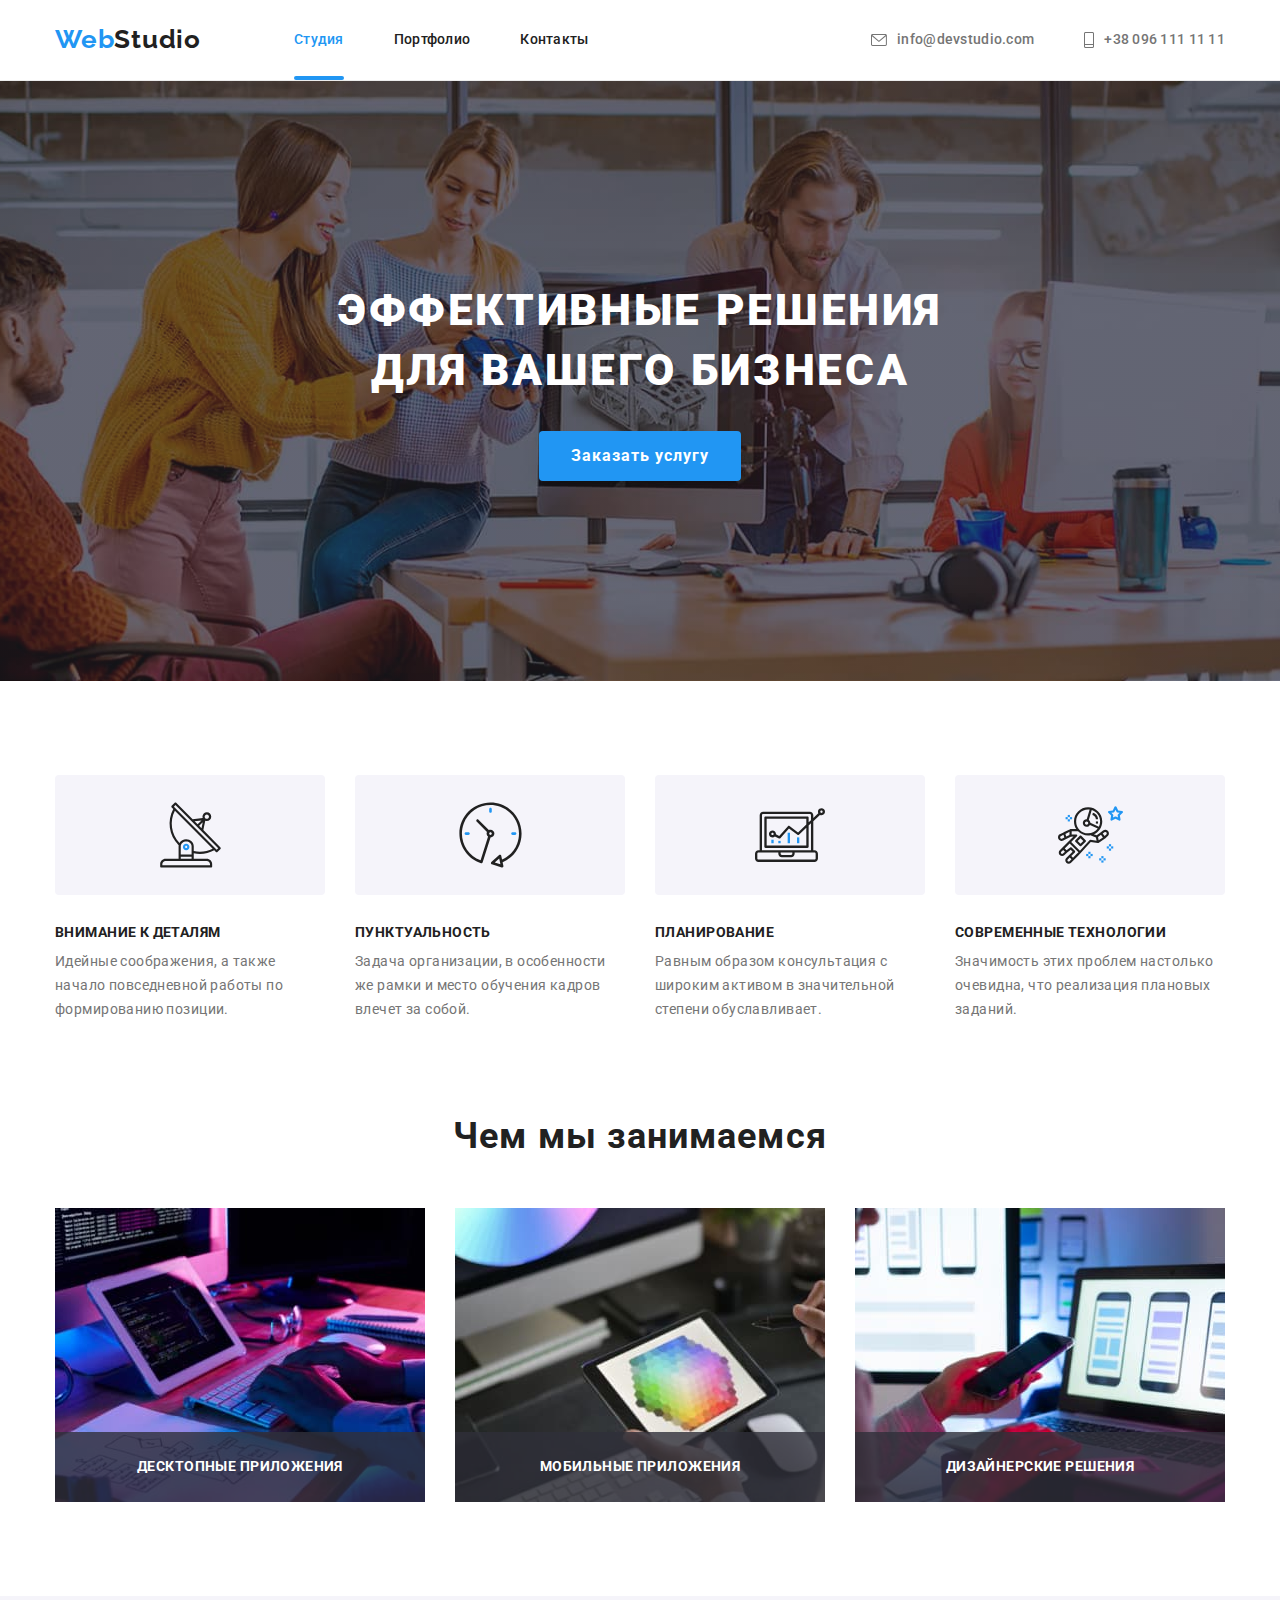
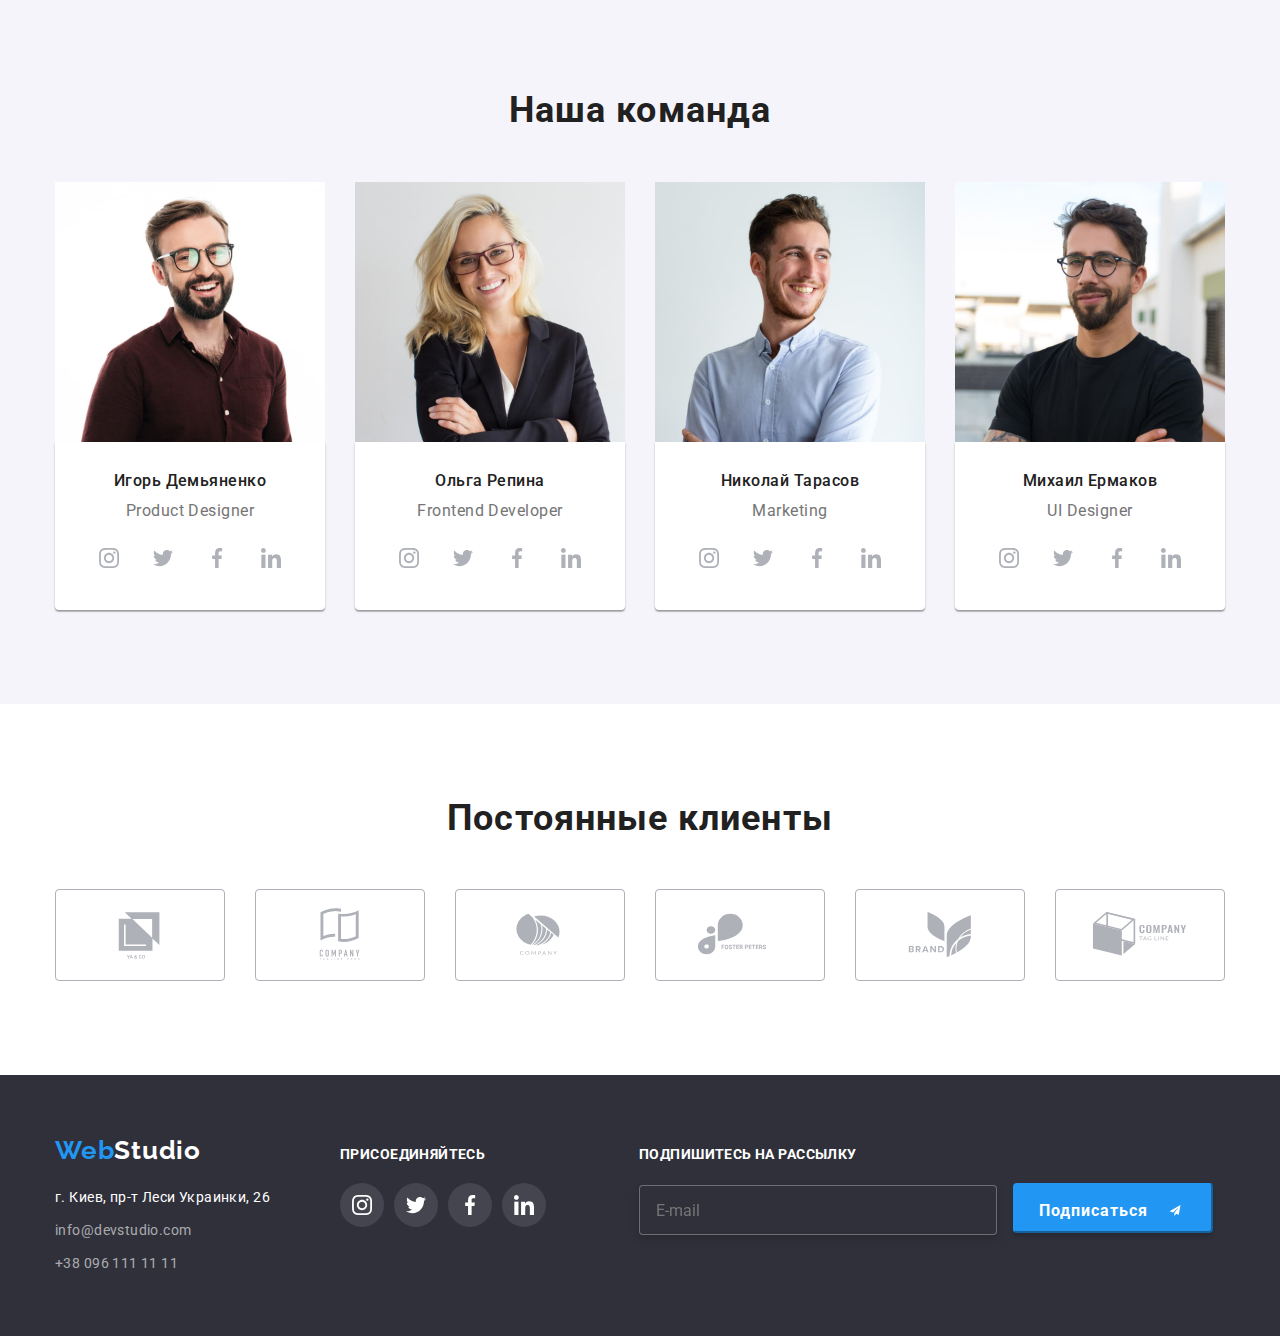
==== index.html @ a5cb0e7a "добавила секцию в футер" ====
<!DOCTYPE html>
<html lang="ru">
  <head>
    <meta charset="UTF-8" />
    <meta http-equiv="X-UA-Compatible" content="IE=edge" />
    <meta name="viewport" content="width=device-width, initial-scale=1.0" />
    <title>Студия</title>
    <link rel="preconnect" href="https://fonts.googleapis.com" />
    <link rel="preconnect" href="https://fonts.gstatic.com" crossorigin />
    <link
      href="https://fonts.googleapis.com/css2?family=Raleway:wght@700&family=Roboto:wght@400;500;700;900&display=swap"
      rel="stylesheet"
    />
    <link
      rel="stylesheet"
      href="https://cdnjs.cloudflare.com/ajax/libs/modern-normalize/1.1.0/modern-normalize.min.css"
    />
    <link rel="stylesheet" href="./css/styles.css" />
  </head>
  <body>
    <!-- Header-->
    <header class="page-header">
      <div class="container nav-flex">
        <nav class="navigation">
          <a class="link logo" href="/">Web<span class="accent">Studio</span></a>
          <ul class="menu list">
            <li class="item">
              <div class="menu-link-wrapper">
                <a class="menu-link link studio-link link-position-studio" href="#">Студия</a>
              </div>
            </li>
            <li class="item">
              <div class="menu-link-wrapper">
                <a class="menu-link link link-position" href="./portfolio.html">Портфолио</a>
              </div>
            </li>
            <li class="item">
              <div class="menu-link-wrapper">
                <a class="menu-link link link-position" href="#">Контакты</a>
              </div>
            </li>
          </ul>
        </nav>
        <ul class="list nav-contact">
          <li class="item">
            <a class="nav-mail hover-nav link" href="mailto:info@devstudio.com">
              <svg class="nav-icons" width="16" height="12">
                <use href="./images/icons.svg#icon-mail"></use>
              </svg>
              info@devstudio.com</a
            >
          </li>
          <li class="item">
            <a class="nav-phone hover-nav link" href="tel:+380961111111">
              <svg class="nav-icons" width="10" height="16">
                <use href="./images/icons.svg#icon-tel"></use>
              </svg>
              +38 096 111 11 11</a
            >
          </li>
        </ul>
      </div>
    </header>

    <main>
      <!--Hero-->

      <section class="hero">
        <div class="container">
          <h1 class="hero-title">Эффективные решения для вашего бизнеса</h1>
          <button data-modal-open class="hero-btn link" type="button">Заказать услугу</button>
        </div>
      </section>

      <!--ABOUT-->
      <section class="about section">
        <div class="container">
          <ul class="list about-flex">
            <li class="about-list item">
              <div class="about-list-icons">
                <svg class="about-list-icons-pic" width="65" height="70">
                  <use href="./images/icons.svg#icon-antenna-1"></use>
                </svg>
              </div>
              <h3 class="about-title">Внимание к деталям</h3>
              <p class="about-description">
                Идейные соображения, а также начало повседневной работы по формированию позиции.
              </p>
            </li>
            <li class="about-list item">
              <div class="about-list-icons">
                <svg class="about-list-icons-pic" width="65" height="70">
                  <use href="./images/icons.svg#icon-clock-1"></use>
                </svg>
              </div>
              <h3 class="about-title">Пунктуальность</h3>
              <p class="about-description">
                Задача организации, в особенности же рамки и место обучения кадров влечет за собой.
              </p>
            </li>
            <li class="about-list item">
              <div class="about-list-icons">
                <svg class="about-list-icons-pic" width="70" height="70">
                  <use href="./images/icons.svg#icon-diagram-1"></use>
                </svg>
              </div>
              <h3 class="about-title">Планирование</h3>
              <p class="about-description">
                Равным образом консультация с широким активом в значительной степени обуславливает.
              </p>
            </li>
            <li class="about-list item">
              <div class="about-list-icons">
                <svg class="about-list-icons-pic" width="65" height="70">
                  <use href="./images/icons.svg#icon-astronaut-1"></use>
                </svg>
              </div>
              <h3 class="about-title">Современные технологии</h3>
              <p class="about-description">
                Значимость этих проблем настолько очевидна, что реализация плановых заданий.
              </p>
            </li>
          </ul>
        </div>

        <!--Наши работы-->
      </section>
      <!--Examples-->
      <section class="examples section">
        <div class="container">
          <h2 class="common-headings">Чем мы занимаемся</h2>
          <ul class="list example-flex">
            <li class="item">
              <div class="img-wrapper">
                <img class="examples-img" src="./images/develop.jpg" alt="разработка" width="370" />
                <div class="content-container">
                  <p class="img-description">Десктопные приложения</p>
                </div>
              </div>
            </li>
            <li class="item">
              <div class="img-wrapper">
                <img class="examples-img" src="./images/consult.jpg" alt="консалт" width="370" />
                <div class="content-container">
                  <p class="img-description">Мобильные приложения</p>
                </div>
              </div>
            </li>

            <li class="item">
              <div class="img-wrapper">
                <img class="examples-img" src="./images/help.jpg" alt="помощь" width="370" />
                <div class="content-container">
                  <p class="img-description">Дизайнерские решения</p>
                </div>
              </div>
            </li>
          </ul>
        </div>
      </section>

      <!--Наша команда-->
      <section class="team section">
        <div class="container">
          <h2 class="common-headings">Наша команда</h2>
          <ul class="list team-flex">
            <li class="item">
              <img class="team-img" src="./images/pr1.jpg" alt="Игорь Демьяненко" width="270" />
              <div class="pic-discription">
                <h3 class="team-title">Игорь Демьяненко</h3>
                <p class="subtitle">Product Designer</p>
                <ul class="social-list list">
                  <li class="social-list-item">
                    <a href="" class="social-list-link">
                      <svg class="social-list-icon" width="20" height="20">
                        <use href="./images/icons.svg#icon-instagram-2"></use>
                      </svg>
                    </a>
                  </li>
                  <li class="social-list-item">
                    <a href="" class="social-list-link">
                      <svg class="social-list-icon" width="20" height="20">
                        <use href="./images/icons.svg#icon-twitter-1"></use>
                      </svg>
                    </a>
                  </li>
                  <li class="social-list-item">
                    <a href="" class="social-list-link">
                      <svg class="social-list-icon" width="20" height="20">
                        <use HREF="./images/icons.svg#icon-facebook-1"></use>
                      </svg>
                    </a>
                  </li>
                  <li class="social-list-item">
                    <a href="" class="social-list-link">
                      <svg class="social-list-icon" width="20" height="20">
                        <use href="./images/icons.svg#icon-linkedin-1"></use>
                      </svg>
                    </a>
                  </li>
                </ul>
              </div>
            </li>

            <li class="item">
              <img class="team-img" src="./images/pr2.jpg" alt="Ольга Репина" width="270" />
              <div class="pic-discription">
                <h3 class="team-title">Ольга Репина</h3>
                <p class="subtitle">Frontend Developer</p>
                <ul class="social-list list">
                  <li class="social-list-item">
                    <a href="" class="social-list-link">
                      <svg class="social-list-icon" width="20" height="20">
                        <use href="./images/icons.svg#icon-instagram-2"></use>
                      </svg>
                    </a>
                  </li>
                  <li class="social-list-item">
                    <a href="" class="social-list-link">
                      <svg class="social-list-icon" width="20" height="20">
                        <use href="./images/icons.svg#icon-twitter-1"></use>
                      </svg>
                    </a>
                  </li>
                  <li class="social-list-item">
                    <a href="" class="social-list-link">
                      <svg class="social-list-icon" width="20" height="20">
                        <use HREF="./images/icons.svg#icon-facebook-1"></use>
                      </svg>
                    </a>
                  </li>
                  <li class="social-list-item">
                    <a href="" class="social-list-link">
                      <svg class="social-list-icon" width="20" height="20">
                        <use href="./images/icons.svg#icon-linkedin-1"></use>
                      </svg>
                    </a>
                  </li>
                </ul>
              </div>
            </li>

            <li class="item">
              <img class="team-img" src="./images/pr3.jpg" alt="Николай Тарасов" width="270" />
              <div class="pic-discription">
                <h3 class="team-title">Николай Тарасов</h3>
                <p class="subtitle">Marketing</p>
                <ul class="social-list list">
                  <li class="social-list-item">
                    <a href="" class="social-list-link">
                      <svg class="social-list-icon" width="20" height="20">
                        <use href="./images/icons.svg#icon-instagram-2"></use>
                      </svg>
                    </a>
                  </li>
                  <li class="social-list-item">
                    <a href="" class="social-list-link">
                      <svg class="social-list-icon" width="20" height="20">
                        <use href="./images/icons.svg#icon-twitter-1"></use>
                      </svg>
                    </a>
                  </li>
                  <li class="social-list-item">
                    <a href="" class="social-list-link">
                      <svg class="social-list-icon" width="20" height="20">
                        <use HREF="./images/icons.svg#icon-facebook-1"></use>
                      </svg>
                    </a>
                  </li>
                  <li class="social-list-item">
                    <a href="" class="social-list-link">
                      <svg class="social-list-icon" width="20" height="20">
                        <use href="./images/icons.svg#icon-linkedin-1"></use>
                      </svg>
                    </a>
                  </li>
                </ul>
              </div>
            </li>

            <li class="item">
              <img class="team-img" src="./images/pr4.jpg" alt="Михаил Ермаков" width="270" />
              <div class="pic-discription">
                <h3 class="team-title">Михаил Ермаков</h3>
                <p class="subtitle">UI Designer</p>
                <ul class="social-list list">
                  <li class="social-list-item">
                    <a href="" class="social-list-link">
                      <svg class="social-list-icon" width="20" height="20">
                        <use href="./images/icons.svg#icon-instagram-2"></use>
                      </svg>
                    </a>
                  </li>
                  <li class="social-list-item">
                    <a href="" class="social-list-link">
                      <svg class="social-list-icon" width="20" height="20">
                        <use href="./images/icons.svg#icon-twitter-1"></use>
                      </svg>
                    </a>
                  </li>
                  <li class="social-list-item">
                    <a href="" class="social-list-link">
                      <svg class="social-list-icon" width="20" height="20">
                        <use HREF="./images/icons.svg#icon-facebook-1"></use>
                      </svg>
                    </a>
                  </li>
                  <li class="social-list-item">
                    <a href="" class="social-list-link">
                      <svg class="social-list-icon" width="20" height="20">
                        <use href="./images/icons.svg#icon-linkedin-1"></use>
                      </svg>
                    </a>
                  </li>
                </ul>
              </div>
            </li>
          </ul>
        </div>
      </section>
      <!--Our clients-->
      <section class="our-clients section">
        <div class="container">
          <h2 class="common-headings">Постоянные клиенты</h2>
          <ul class="list our-clients-flex">
            <li class="logo retangle">
              <a class="link our-clients-logo" href="#">
                <svg class="retangle-logo" width="106" height="60">
                  <use href="./images/icons.svg#icon-logo-1"></use>
                </svg>
              </a>
            </li>

            <li class="logo retangle">
              <a class="link our-clients-logo" href="#">
                <svg class="retangle-logo" width="106" height="60">
                  <use href="./images/icons.svg#icon-logo-2"></use>
                </svg>
              </a>
            </li>

            <li class="logo retangle">
              <a class="link our-clients-logo" href="#">
                <svg class="retangle-logo" width="106" height="60">
                  <use href="./images/icons.svg#icon-logo-3"></use>
                </svg>
              </a>
            </li>

            <li class="logo retangle">
              <a class="link our-clients-logo" href="#">
                <svg class="retangle-logo" width="106" height="60">
                  <use href="./images/icons.svg#icon-logo-4"></use>
                </svg>
              </a>
            </li>

            <li class="logo retangle">
              <a class="link our-clients-logo" href="#">
                <svg class="retangle-logo" width="106" height="60">
                  <use href="./images/icons.svg#icon-logo-5"></use>
                </svg>
              </a>
            </li>

            <li class="logo retangle">
              <a class="link our-clients-logo" href="#">
                <svg class="retangle-logo" width="106" height="60">
                  <use href="./images/icons.svg#icon-logo-6"></use>
                </svg>
              </a>
            </li>
          </ul>
        </div>
      </section>
    </main>
    <!--footer-->
    <footer class="footer">
      <div class="container footer-flex">
        <div>
          <a class="link logo footer-logo" href="/">Web<span class="accent">Studio</span></a>

          <address class="footer-description">
            <ul class="list">
              <li class="footer-addres footer-list">
                <a
                  class="link"
                  href="https://goo.gl/maps/AEWfvyEyKeQvCUJA9"
                  target="_blank"
                  rel="noopener noreferrer"
                  >г. Киев, пр-т Леси Украинки, 26</a
                >
              </li>
              <li class="footer-list">
                <a class="footer-mail link-active link" href="mailto:info@devstudio.com"
                  >info@devstudio.com</a
                >
              </li>
              <li class="footer-list">
                <a class="footer-phone link-active link" href="tel:+380961111111"
                  >+38 096 111 11 11</a
                >
              </li>
            </ul>
          </address>
        </div>
        <div class="join-section">
          <h3 class="join-title">присоединяйтесь</h3>
          <ul class="social-list-footer list">
            <li class="social-list-item-footer">
              <a href="" class="social-list-link-footer">
                <svg class="social-list-icon-footer" width="20" height="20">
                  <use href="./images/icons.svg#icon-instagram-2"></use>
                </svg>
              </a>
            </li>
            <li class="social-list-item-footer">
              <a href="" class="social-list-link-footer">
                <svg class="social-list-icon-footer" width="20" height="20">
                  <use href="./images/icons.svg#icon-twitter-1"></use>
                </svg>
              </a>
            </li>
            <li class="social-list-item-footer">
              <a href="" class="social-list-link-footer">
                <svg class="social-list-icon-footer" width="20" height="20">
                  <use HREF="./images/icons.svg#icon-facebook-1"></use>
                </svg>
              </a>
            </li>
            <li class="social-list-item-footer">
              <a href="" class="social-list-link-footer">
                <svg class="social-list-icon-footer" width="20" height="20">
                  <use href="./images/icons.svg#icon-linkedin-1"></use>
                </svg>
              </a>
            </li>
          </ul>
        </div>
        <div class="add-section">
          <h3 class="add-title">Подпишитесь на рассылку</h3>
          <form>
            <input type="email" placeholder="E-mail" class="add-email" />
            <button type="submit" class="add-btn">
              Подписаться
              <svg class="icon-use" width="24" height="24">
                <use href="./images/symbol-defs.svg#icon-icon-send"></use>
              </svg>
            </button>
          </form>
        </div>
      </div>
    </footer>

    <!-- </footer> -->
    <!--Modal window-->
    <div class="backdrop is-hidden" data-modal>
      <div class="modal">
        <button class="button border-svg">
          <svg class="close-modal" data-modal-close width="17" height="17">
            <use href="./images/icons.svg#icon-close-black-18dp-2-1"></use>
          </svg>
        </button>
      </div>
    </div>
    <script src="./js/modal.js"></script>
  </body>
</html>
---- css/styles.css ----
:root {
  --accent-color: #2196f3;
  --main-white: #ffffff;
  --accent-black: #757575;
}

body {
  font-family: 'Roboto', sans-serif;
  color: #212121;
  /* width: 1600px; */
}
.container {
  width: 1200px;
  margin-left: auto;
  margin-right: auto;
  padding-left: 15px;
  padding-right: 15px;

  /* outline: 2px solid tomato; */
}

.section {
  padding-top: 94px;
  padding-bottom: 94px;
}

/* Сброс*/
h1,
h2,
h3,
h4,
p {
  margin-top: 0;
  margin-bottom: 0;
}

ul {
  margin-top: 0;
  margin-bottom: 0;
  padding-left: 0;
}

.link {
  color: inherit;
  text-decoration: none;
}

.list {
  list-style: none;
}

/* ======== COMPONENTS ========*/
.common-headings {
  margin-bottom: 50px;
  font-weight: 700;
  font-size: 36px;
  line-height: 1.16;
  text-align: center;
  letter-spacing: 0.03em;
}
/* ======== /COMPONENTS ========*/

/* ======== HEADER MAIN========*/

.page-header {
  border-bottom: 1px solid #ececec;
}

.nav-flex {
  display: flex;
  align-items: center;
}

.logo {
  /* display: flex; */
  font-family: 'Raleway', sans-serif;
  font-weight: 700;
  font-size: 26px;
  line-height: 1.19;
  letter-spacing: 0.03em;
  color: var(--accent-color);
}

.menu {
  display: flex;
  align-items: center;
  margin-left: 93px;
}

.navigation {
  display: flex;
}

.navigation .link {
  display: block;
  padding-top: 24px;
  padding-bottom: 24px;
}

.navigation .menu-link {
  display: block;
  padding-top: 32px;
  padding-bottom: 32px;
}

.navigation .accent {
  font-family: 'Raleway', sans-serif;
  font-weight: 700;
  font-size: 26px;
  line-height: 1.19;
  letter-spacing: 0.03em;
  color: #212121;
}

/* .menu .item {
  margin-right: 50px;
}

.menu .item:not(:last-child) {
  margin-right: 0;
} */

.menu .item + .item {
  margin-left: 50px;
}

.menu-link {
  font-weight: 500;
  font-size: 14px;
  line-height: 1.14;
  letter-spacing: 0.02em;
  transition: color 250ms cubic-bezier(0.4, 0, 0.2, 1)
}

.menu-link:hover,
.menu-link:focus {
  color: var(--accent-color);
}


.menu-link-wrapper {
  position: relative;
}

.link-position::after {
  position: absolute;
  content: '';
  bottom: 0;
  left: 0;
  width: 100%;
  height: 4px;
  
  background: var(--accent-color);
  border-radius: 2px;
  opacity: 0;
  /* transition: opacity 250ms cubic-bezier(0.4, 0, 0.2, 1); */
}

/* .link-position:hover::after {
  opacity: 1;
} */

.studio-link {
  color: var(--accent-color);
}

.link-position-studio::after {
  position: absolute;
  content: '';
  bottom: 0;
  left: 0;
  width: 100%;
  height: 4px;
  
  background: var(--accent-color);
  border-radius: 2px;
  
}


/* .link:hover,
.link:focus {
  color: var(--accent-color);
} */


.nav-contact {
  display: flex;
  margin-left: auto;
}

.nav-contact .item + .item {
  margin-left: 50px;
}

.nav-mail {
  display: flex;
  align-items:center;
  font-weight: 500;
  font-size: 14px;
  line-height: 1.14;
  letter-spacing: 0.02em;
  color: var(--accent-black);
  transition: color 250ms cubic-bezier(0.4, 0, 0.2, 1);
}

.nav-phone {
  display: flex;
  align-items:center;
  font-weight: 500;
  font-size: 14px;
  line-height: 1.14;
  letter-spacing: 0.02em;
  color: var(--accent-black);
  transition: color 250ms cubic-bezier(0.4, 0, 0.2, 1);
}


.nav-icons {
  margin-right: 10px;
  fill: var(--accent-black);
  transition: fill 250ms cubic-bezier(0.4, 0, 0.2, 1);
}

.hover-nav:hover .nav-icons,
.hover-nav:focus .nav-icons {
 fill: var(--accent-color);
}

/* .nav-phone:hover .nav-icons,
.nav-phone:focus .nav-icons {
 fill: var(--accent-color);
} */

.hover-nav:hover,
.hover-nav:focus {
color: var(--accent-color);
}


/* ======== /HEADER ========*/

/* ======== HERO ========*/

.hero {
  max-width: 1600px;
  margin-left: auto;
  margin-right: auto;
  padding-top: 200px;
  padding-bottom: 200px;
  background: #2f303a;
  background-image:
  linear-gradient(to right, rgba(47, 48, 58, 0.4),
  rgba(47, 48, 58, 0.4)),
  url('../images/hero-pic/hero-pic.jpg');
  background-size: cover;
  background-repeat: no-repeat;
  background-position: center;
  
  text-align: center;
  
  
}

.hero-title {
  margin-bottom: 30px;
  margin-left: auto;
  margin-right: auto;

  font-weight: 900;
  font-size: 44px;
  line-height: 1.36;
  max-width: 696px;
  text-align: center;
  letter-spacing: 0.06em;
  text-transform: uppercase;
  color: var(--main-white);
}

.hero-btn {
  /* display: inline-block; */
  padding: 10px 32px;
  border-radius: 4px;
  min-width: 200px;
  font-weight: 700;
  font-size: 16px;
  line-height: 1.87;
  text-align: center;
  letter-spacing: 0.06em;
  cursor: pointer;
  background: var(--accent-color);
  color: var(--main-white);
  box-shadow: 0px 4px 4px rgba(0, 0, 0, 0.15);
  border: var(--accent-color);
  transition: background-color 250ms cubic-bezier(0.4, 0, 0.2, 1), box-shadow 250ms cubic-bezier(0.4, 0, 0.2, 1);
 
}

.hero-btn:hover,
.hero-btn:focus {
  background: #188ce8;
  box-shadow: 0px 4px 4px rgba(0, 0, 0, 0.15);
  
}

/* ======== /HERO ========*/



/* ======== ABOUT ========*/

.about {
  padding-bottom: 0px;
}

.about-flex {
  display: flex;
}

.about-flex .item {
  width: 270px;
}

.about-flex .item + .item {
  margin-left: 30px;
}

.about-title {
  margin-bottom: 10px;
  font-weight: 700;
  font-size: 14px;
  line-height: 1.14;
  letter-spacing: 0.03em;
  text-transform: uppercase;
}

.about-description {
  /* margin-bottom: 10px; */
  font-weight: 400;
  font-size: 14px;
  line-height: 1.71;
  letter-spacing: 0.03em;

  color: var(--accent-black);
}

.about-list-icons{
  display:flex;
  justify-content: center;
  align-items: center;
  margin-bottom: 30px;
  height: 120px;
  width: 270px;
  background: rgba(245, 244, 250, 1);
  border-radius: 4px;

  /* outline: 1px solid tomato; */
}

.about-list-icons-pic {
  display: block;
  
}




/* ======== /ABOUT ========*/

/* ======== Examples ========*/

img {
  display: block;
}

.example-flex {
  display: flex;
}

.example-flex .item + .item {
  margin-left: 30px;
}

.img-wrapper {
  
  position: relative;
  
}

.content-container {
  position: absolute;
  left: 0;
  bottom: 0;
  width: 370px;
  height: 70px;
  background: rgba(47, 48, 58, 0.8);
  padding: 27px 82px;
}
 
 .img-description {
   display: block;
   align-items:center;
   font-family: 'Roboto';
   font-style: normal;
   font-weight: 700;
   font-size: 14px;
   line-height: 1.14;
   text-align: center;
   letter-spacing: 0.03em;
   text-transform: uppercase;
   
   color: #FFFFFF;
}
/* ======== /Examples ========*/

/* ======== TEAM ========*/

.team {
  background: #f5f4fa;
}

.team-title {
  margin-bottom: 10px;
  font-weight: 500;
  font-size: 16px;
  line-height: 1.18;
  /*text-align: center;*/
  letter-spacing: 0.03em;
}

/* .team-img {
  margin-bottom: 30px;
} */

.subtitle {
  margin-bottom: 16px;
  font-weight: 400;
  font-size: 16px;
  line-height: 1.19;
  /*text-align: center;*/
  letter-spacing: 0.03em;

  color: var(--accent-black);
}

.team-flex {
  display: flex;
}

.team-flex .item + .item {
  margin-left: 30px;
}

.pic-discription {
  padding: 30px 15px;
  text-align: center;
}

.social-list {
  display: flex;
  justify-content: center;
}

.social-list-item:not(:last-child){
  margin-right: 10px;
}

.social-list-link {
  fill:#AFB1B8;
}

.social-list-link{
  display:flex;
  align-items:center;
  justify-content: center;
width: 44px;
height: 44px;
background-color: var(--main-white);
border-radius: 50%;
transition: background-color 250ms cubic-bezier(0.4, 0, 0.2, 1);
}

.social-list-link:hover,
.social-list-link:focus {
  background-color: var(--accent-color);
}

.social-list-icon {
  transition:fill 250ms cubic-bezier(0.4, 0, 0.2, 1);
}

.social-list-link:hover .social-list-icon,
.social-list-link:focus .social-list-icon {
  fill: var(--main-white);
}


.pic-discription{
  padding-left: 10px;
  padding-right: 10px;
  background-color: var(--main-white);
  box-shadow: 0px 1px 3px rgba(0, 0, 0, 0.12), 0px 1px 1px rgba(0, 0, 0, 0.14), 0px 2px 1px rgba(0, 0, 0, 0.2);
border-radius: 0px 0px 4px 4px;
}



/* ======== /TEAM ========*/
/* ======== Our Clients ========*/




.our-clients-flex {
  display: flex;
  align-items:center;
}

.our-clients-flex .retangle + .retangle {
  margin-left: 30px;
}

.retangle {
  display:flex;
  width: 170px;
  height: 92px;
}

 
 .our-clients-logo {
  display: flex;
  justify-content: center;
  align-items: center;
  width: 100%;
  height:100%;
  border: 1px solid rgba(175, 177, 184, 1);
  border-radius: 4px;
  transition: border 250ms cubic-bezier(0.4, 0, 0.2, 1);
}

.retangle-logo {
  fill: #AFB1B8;
}

.retangle-logo {
  transition: fill 250ms cubic-bezier(0.4, 0, 0.2, 1);
}

.our-clients-logo:hover .retangle-logo,
.our-clients-logo:focus .retangle-logo {
  fill: var(--accent-color);
}



.our-clients-logo:hover,
.our-clients-logoe:focus {
  border: 1px solid #2196F3;
}


/* ======== /Our Clients ========*/
/* ======== FOOTER ========*/

.footer {
  /* display: flex; */
  padding-top: 60px;
  padding-bottom: 60px;
  /* padding-left: 215px; */
  background: #2f303a;

}


.footer-logo {
  display: block;
  margin-bottom: 20px;
}


.footer-list:not(:last-child) {
  margin-bottom: 9px;
}

.footer .accent {
  font-family: 'Raleway', sans-serif;
  font-weight: 700;
  font-size: 26px;
  line-height: 1.19;
  letter-spacing: 0.03em;
  color: var(--main-white);
}

.footer-addres {
  /* display: flex; */
  font-style: normal;
  font-weight: 400;
  font-size: 14px;
  line-height: 1.71;
  letter-spacing: 0.03em;

  color: var(--main-white);
}

.footer-mail {
  /* display: flex; */
  font-style: normal;
  font-weight: 400;
  font-size: 14px;
  line-height: 1.71;
  letter-spacing: 0.03em;

  color: rgba(255, 255, 255, 0.6);
}

.footer-phone {
  /* display: flex; */
  font-style: normal;
  font-weight: 400;
  font-size: 14px;
  line-height: 1.71;
  letter-spacing: 0.03em;

  color: rgba(255, 255, 255, 0.6);
}

 .footer-flex{
  display: flex;
  align-items: baseline;
  /* justify-content:center; */

}

 .join-section{
  margin-left: 70px;
  /* margin-top: 72px; */
} 




.join-title{

display: flex;
margin-bottom: 20px;
font-family: 'Roboto';
font-style: normal;
font-weight: 700;
font-size: 14px;
line-height: 1.14;
letter-spacing: 0.03em;
text-transform: uppercase;
color:var(--main-white);
}



.social-list-footer {
  display: flex;
  /* justify-content: center; */
}

.social-list-item-footer{
  display: block;
}


.social-list-item-footer:not(:last-child){
  margin-right: 10px;
}

.social-list-link-footer {
  fill:var(--main-white);
}

.social-list-link-footer{
  display:flex;
  align-items:center;
  justify-content: center;
width: 44px;
height: 44px;
background-color: rgba(255, 255, 255, 0.1);;
border-radius: 50%;
transition: background-color 250ms cubic-bezier(0.4, 0, 0.2, 1);
}

.social-list-link-footer:hover,
.social-list-link-footer:focus {
  background-color: var(--accent-color);
}

.social-list-link-footer:hover .social-list-icon-footer,
.social-list-link-footer:focus .social-list-icon-footer {
  fill: var(--main-white);
}

.add-section {
  
  margin-left: 93px;
}

.add-title {
  display: flex;
  margin-bottom: 20px;
font-family: 'Roboto';
font-style: normal;
font-weight: 700;
font-size: 14px;
line-height: 1.14;
letter-spacing: 0.03em;
text-transform: uppercase;

color: var(--main-white);
}

.add-email{
  padding: 15px 16px;
width: 358px;
height: 50px;
border: 1px solid rgba(255, 255, 255, 0.3);
filter: drop-shadow(0px 4px 4px rgba(0, 0, 0, 0.15));
border-radius: 4px;
background: #2F303A;
}

.form .input::placeholder {
 /* display: flex;
align-items: center; */
margin-left: 14px;
font-family: 'Roboto';
font-style: normal;
font-weight: 400;
font-size: 16px;
line-height: 1.25;

letter-spacing: 0.03em;

color: rgba(255, 255, 255, 0.6);
}

.add-btn{
 
margin-left: 12px;
width: 200px;
height: 50px;

font-family: 'Roboto';
font-style: normal;
font-weight: 700;
font-size: 16px;
line-height: 1.85;

text-align: center;
letter-spacing: 0.06em;
color: #FFFFFF;
background: var(--accent-color);
border-color: var(--accent-color);
box-shadow: 0px 4px 4px rgba(0, 0, 0, 0.15);
border-radius: 4px;
}

.icon-use {
  /* display:flex;
  align-items:center;
  justify-content: end; */
  margin-left: 10px;
 padding-top: 13px;
  
 
}



/* ======== /FOOTER ========*/

/* ======== Modal window ========*/


.backdrop {
  position: fixed;
  top: 0;
  left: 0;
  width: 100%;
  height: 100%;
  background-color: rgba(0, 0, 0, 0.2);
  opacity: 1;
  transition: opacity 250ms cubic-bezier(0.4, 0, 0.2, 1);
}

.backdrop.is-hidden {
  opacity: 0;
  pointer-events: none;
}

.backdrop.is-hidden .modal {
  transform: translate(-50%, -50%) scale(0.8);
}

.modal {
  display: flex;
  justify-content: end;
  position: absolute;
  left: 50%;
  top: 50%;
  
  width: 528px;
  height: 581px;
  
 background: #FFFFFF;
 box-shadow: 0px 1px 3px rgba(0, 0, 0, 0.12), 0px 1px 1px rgba(0, 0, 0, 0.14), 0px 2px 1px rgba(0, 0, 0, 0.2);
 border-radius: 4px;
 transform: translate(-50%, -50%) scale(1);
 transition: transform 250ms cubic-bezier(0.4, 0, 0.2, 1);
}

.border-svg {
  display: flex;
  justify-content: center;
  align-items:center;
  margin-right: 8px;
  margin-top: 8px;
  width: 30px;
  height: 30px;
  cursor: pointer;
  border : 1px solid rgba(0, 0, 0, 0.1);
  border-radius: 50%;
  background-color: var(--main-white);
}

/* .close-modal {
  margin-right: 8px;
  margin-top: 8px;
    
  border : 1px solid rgba(0, 0, 0, 0.1);
  border-radius: 50%;
 
} */

/* ======== Modal window ========*/




/* ======== MAIN PORTFOLIO========*/

/* ======== MENU BTN========*/

.menu-flex {
  display: flex;
  justify-content: center;
  margin-bottom: 50px;
}

.menu-flex .item + .item {
  margin-left: 8px;
}

.filter-btn {
  padding: 6px 22px;
  /* display: flex; */
  font-family: inherit;
  font-weight: 500;
  font-size: 16px;
  line-height: 1.62;
  text-align: center;
  letter-spacing: 0.03em;
  cursor: pointer;
  background: #f5f4fa;
  border-radius: 4px;
  border: var(--accent-color);
  transition: background-color 250ms cubic-bezier(0.4, 0, 0.2, 1), color 250ms cubic-bezier(0.4, 0, 0.2, 1), box-shadow 250ms cubic-bezier(0.4, 0, 0.2, 1);
}

.filter-btn:hover,
.filter-btn:focus {
  background: var(--accent-color);
  color: var(--main-white);
box-shadow: 0px 3px 1px rgba(0, 0, 0, 0.1),
0px 1px 2px rgba(0, 0, 0, 0.08), 
0px 2px 2px rgba(0, 0, 0, 0.12);
}

.filter-btn-active {
  background: var(--accent-color);
  color: var(--main-white);
}


/* ======== /MENU BTN========*/

/* ======== OUR WORK ========*/


.link-shadow {
  display: block;
  transition: box-shadow 250ms cubic-bezier(0.4, 0, 0.2, 1);
}

.link-shadow:hover,
.link-shadow:focus {
  box-shadow: 0px 1px 1px rgba(0, 0, 0, 0.12),
   0px 4px 4px rgba(0, 0, 0, 0.06), 
   1px 4px 6px rgba(0, 0, 0, 0.16);
}

.our-work-list {
  display: flex;
  flex-wrap: wrap;

  /* background-color: #188ce8; */
}

.our-work-title {
  padding: 20px 24px;
  border: 1px solid #eeeeee;
}

.project-name {
  margin-bottom: 4px;
}

.our-work-item {
  width: 370px;
  margin-right: 30px;
  margin-bottom: 30px;
}

.our-work-item:nth-child(3n) {
  margin-right: 0px;
}

.our-work-item:nth-last-child(-n + 3) {
  margin-bottom: 0px;
}

.project-name {
  font-weight: 700;
  font-size: 18px;
  line-height: 2;
  letter-spacing: 0.06em;
}

.project-type {
  font-weight: 400;
  font-size: 16px;
  line-height: 1.87;
  letter-spacing: 0.03em;
  color: var(--accent-black);
}

.portfolio-link {
  color: var(--accent-color);
}

.img-hover {
  position: relative;
  overflow: hidden;
}


.img-hover::before {
  display: inline-block;
  position: absolute;
  content: "";
  width: 100%;
  height: 100%;
  background: rgba(33, 150, 243, 0.9);
  
  opacity: 0;
  transform: translateY(100%);
  transition: transform 250ms cubic-bezier(0.4, 0, 0.2, 1), opacity 250ms cubic-bezier(0.4, 0, 0.2, 1);

}





.link-shadow:hover .img-hover::before{
  opacity: 1;
  transform: translateY(0);
}



.content-hover {
  position: absolute;
  top: 0;
  right: 0;
  width: 100%;
  height: 100%;
  padding: 63px 24px;
  
  opacity: 0;
  transform: translateY(100%);
  transition: transform 250ms cubic-bezier(0.4, 0, 0.2, 1), opacity 250ms cubic-bezier(0.4, 0, 0.2, 1);
}


.link-shadow:hover .content-hover {
  opacity: 1;
  transform: translateY(0);
}

.our-work-hover {
  
font-family: 'Roboto';
font-style: normal;
font-weight: 400;
font-size: 18px;
line-height: 1.5;
letter-spacing: 0.03em;
color: #FFFFFF;
}

/* .project-type:hover,
.project-type:focus {
  color: var(--accent-color);
} */

/* ======== /OUR WORK ========*/
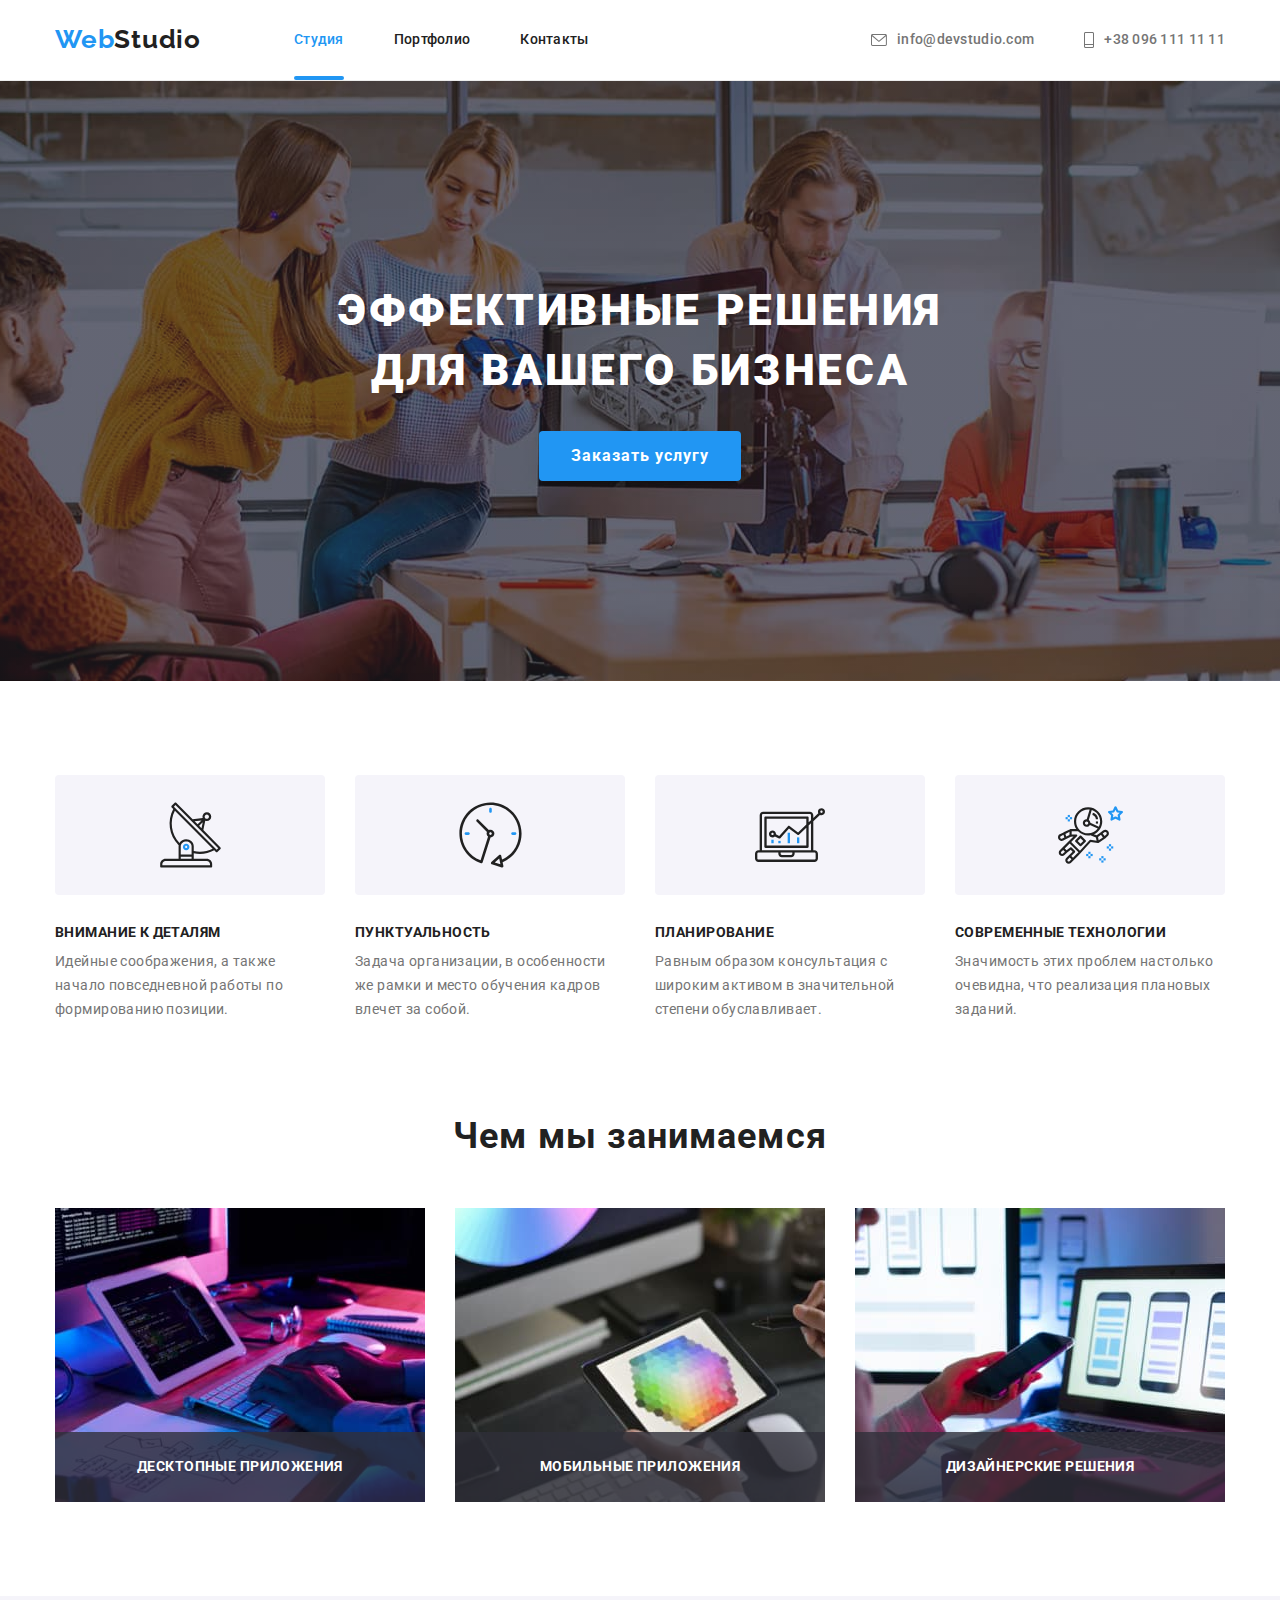
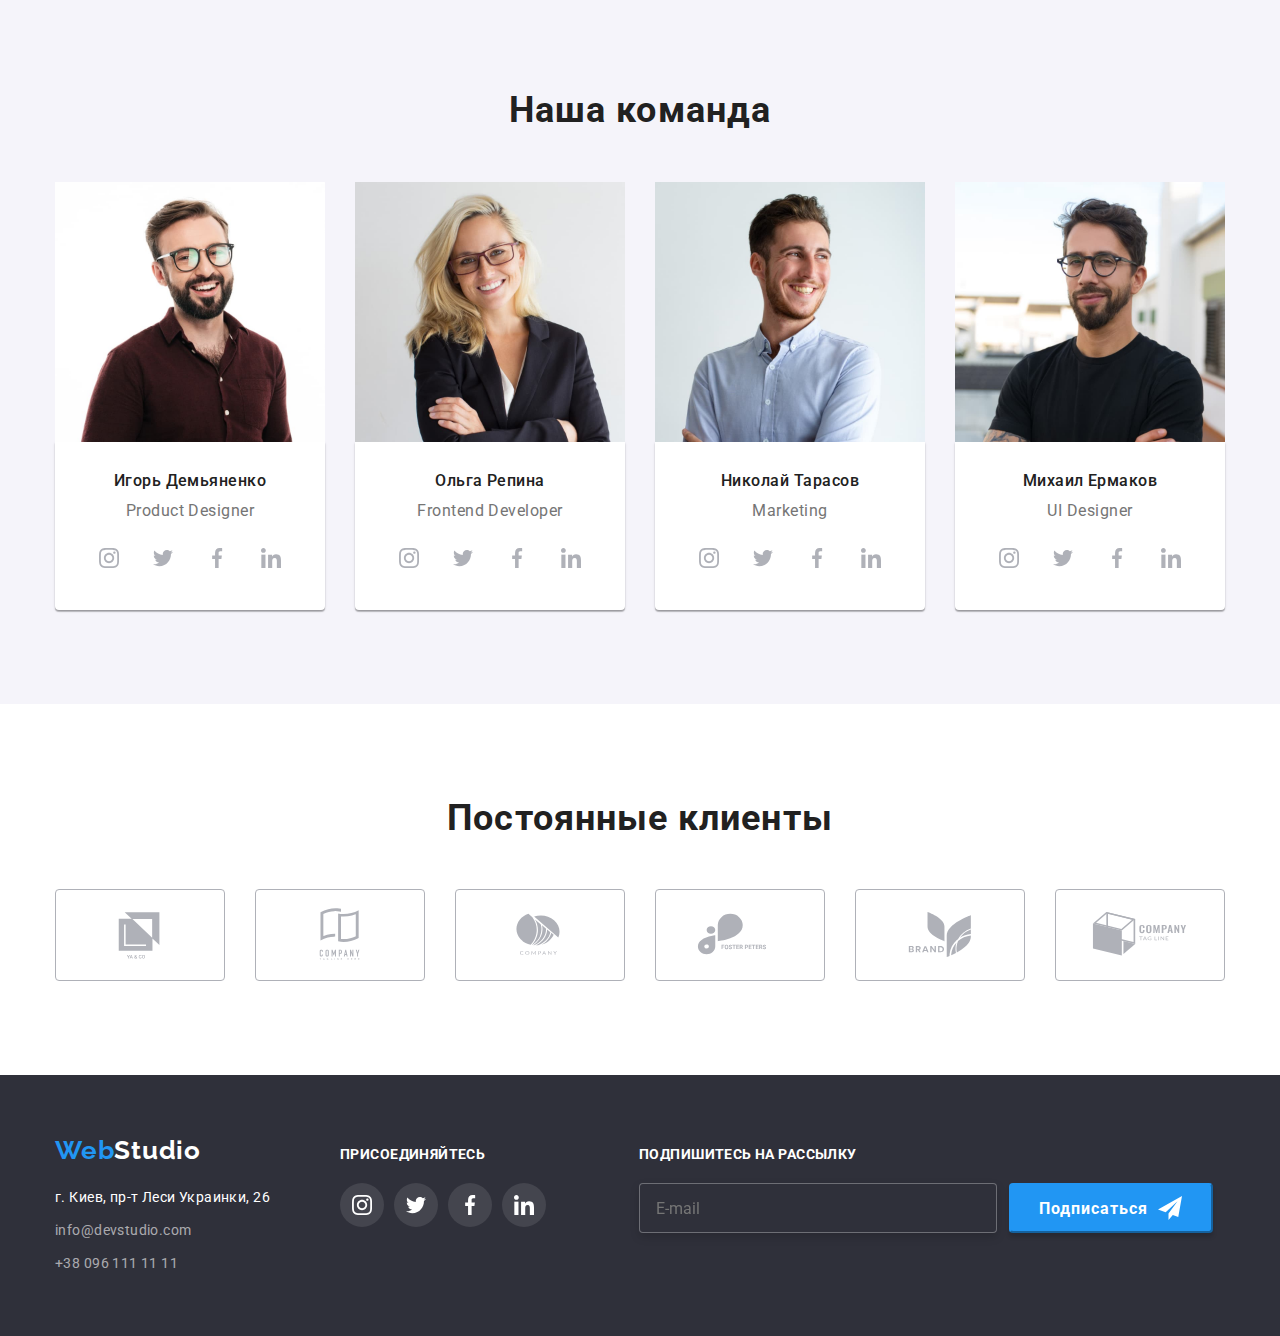
==== commit 7ce83bdd: "добавила секцию "Подпишитесь" в футоре" ====
--- a/index.html
+++ b/index.html
@@ -437,14 +437,16 @@
             </li>
           </ul>
         </div>
-        <div class="add-section">
-          <h3 class="add-title">Подпишитесь на рассылку</h3>
-          <form>
-            <input type="email" placeholder="E-mail" class="add-email" />
-            <button type="submit" class="add-btn">
+
+        <div class="subscribe-container">
+          <b class="subscribe-title">Подпишитесь на рассылку</b>
+          <form name="subscribe-form" class="subscribe-form">
+            <label for="mail" class="subscribe-lable">E-mail</label>
+            <input type="email" placeholder="E-mail" class="subscribe-email" />
+            <button type="submit" class="subscribe-btn">
               Подписаться
-              <svg class="icon-use" width="24" height="24">
-                <use href="./images/symbol-defs.svg#icon-icon-send"></use>
+              <svg class="subscribe-icon" width="24" height="24">
+                <use href="./images/icons.svg#icon-icon-send"></use>
               </svg>
             </button>
           </form>
--- a/css/styles.css
+++ b/css/styles.css
@@ -694,12 +694,22 @@
   fill: var(--main-white);
 }
 
-.add-section {
+.subscribe-container {
   
   margin-left: 93px;
 }
 
-.add-title {
+.subscribe-form {
+  position: relative;
+  display: flex;
+}
+
+.subscribe-lable{
+  visibility: hidden;
+  position: absolute;
+}
+
+.subscribe-title {
   display: flex;
   margin-bottom: 20px;
 font-family: 'Roboto';
@@ -713,19 +723,22 @@
 color: var(--main-white);
 }
 
-.add-email{
-  padding: 15px 16px;
+.subscribe-email{
+padding: 15px 16px;
 width: 358px;
 height: 50px;
 border: 1px solid rgba(255, 255, 255, 0.3);
 filter: drop-shadow(0px 4px 4px rgba(0, 0, 0, 0.15));
 border-radius: 4px;
 background: #2F303A;
+outline: 0;
+outline-offset: 0;
+color: var(--main-white);
+transition: box-shadow 250ms cubic-bezier(0.4, 0, 0.2, 1);
 }
 
 .form .input::placeholder {
- /* display: flex;
-align-items: center; */
+
 margin-left: 14px;
 font-family: 'Roboto';
 font-style: normal;
@@ -738,10 +751,13 @@
 color: rgba(255, 255, 255, 0.6);
 }
 
-.add-btn{
- 
+.subscribe-btn{
+ display: flex;
+ align-items:center;
+padding-left: 28px;
+padding-right: 29px;
 margin-left: 12px;
-width: 200px;
+min-width: 200px;
 height: 50px;
 
 font-family: 'Roboto';
@@ -757,17 +773,16 @@
 border-color: var(--accent-color);
 box-shadow: 0px 4px 4px rgba(0, 0, 0, 0.15);
 border-radius: 4px;
-}
-
-.icon-use {
-  /* display:flex;
-  align-items:center;
-  justify-content: end; */
+transition: box-shadow 250ms cubic-bezier(0.4, 0, 0.2, 1);
+}
+
+.subscribe-icon {
+  width: 24px;
+  height: 24px;
   margin-left: 10px;
- padding-top: 13px;
-  
- 
-}
+  fill: var(--main-white);
+}
+
 
 
 
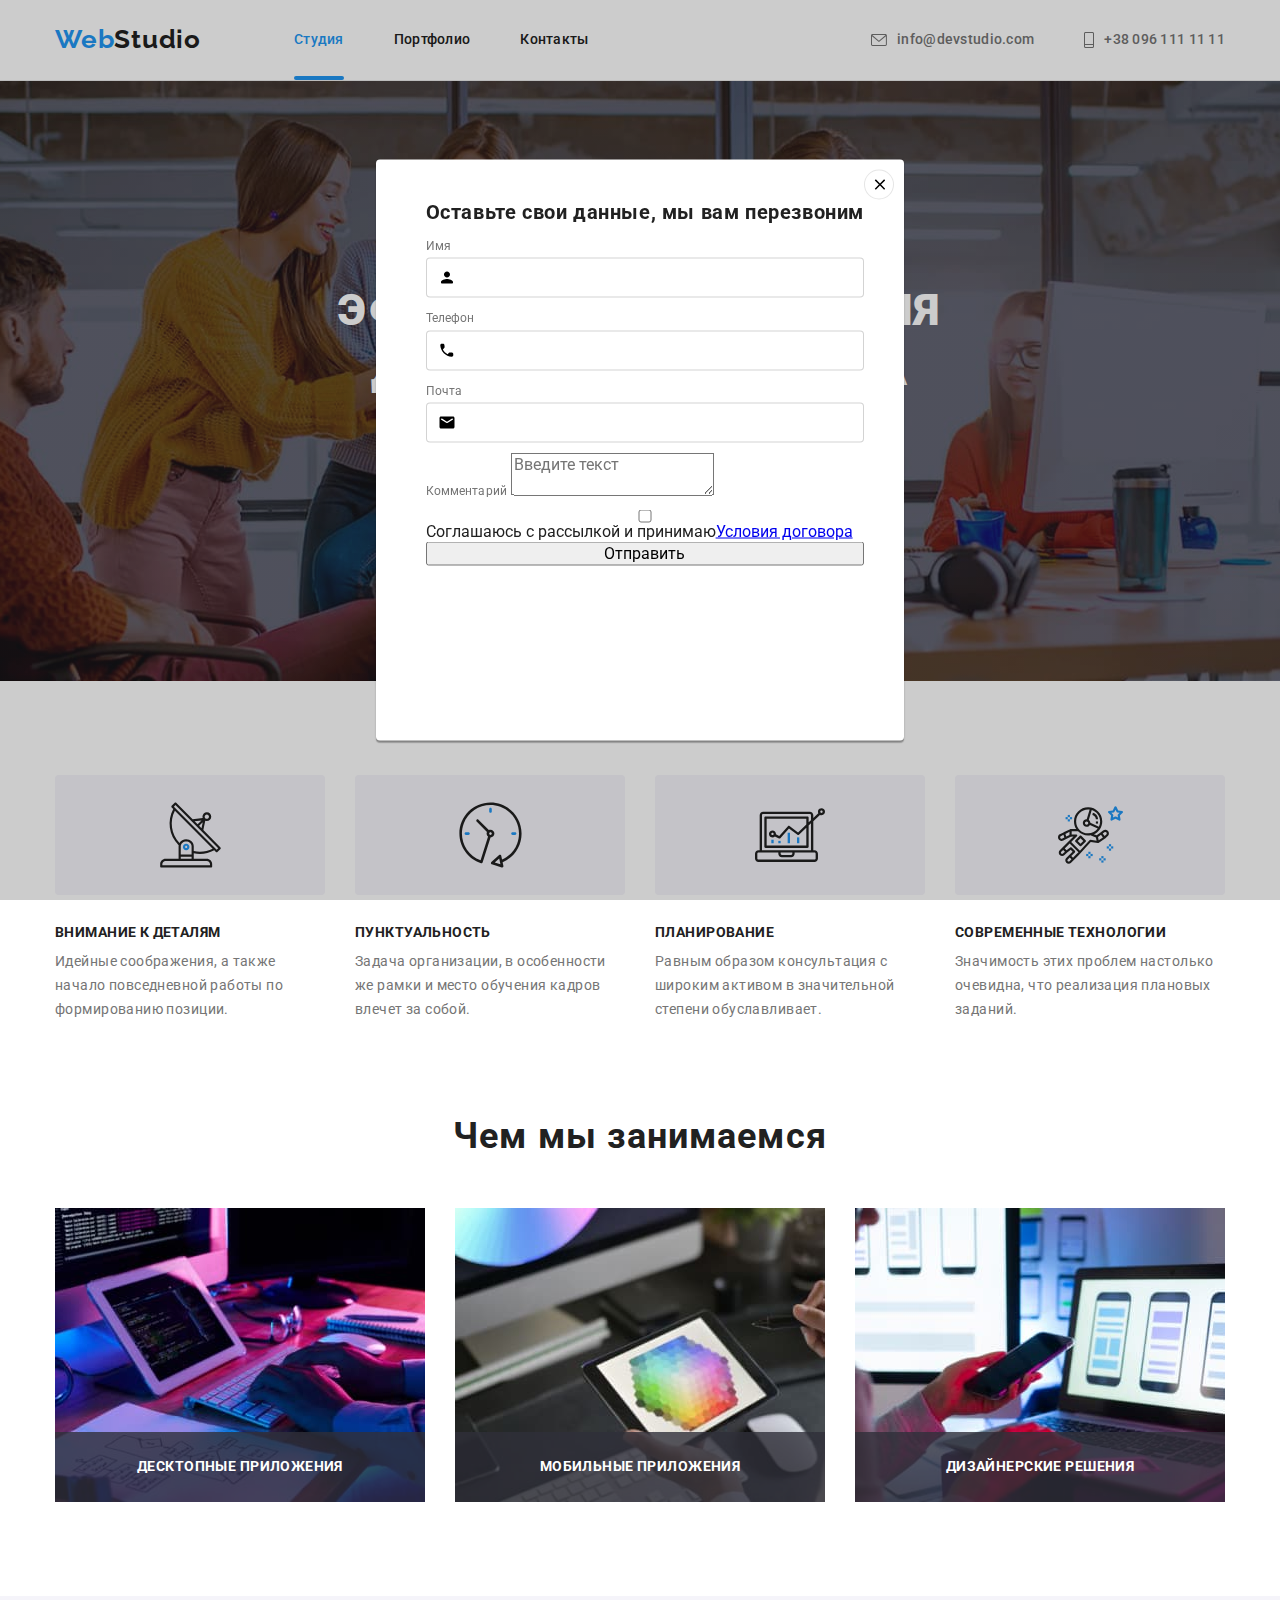
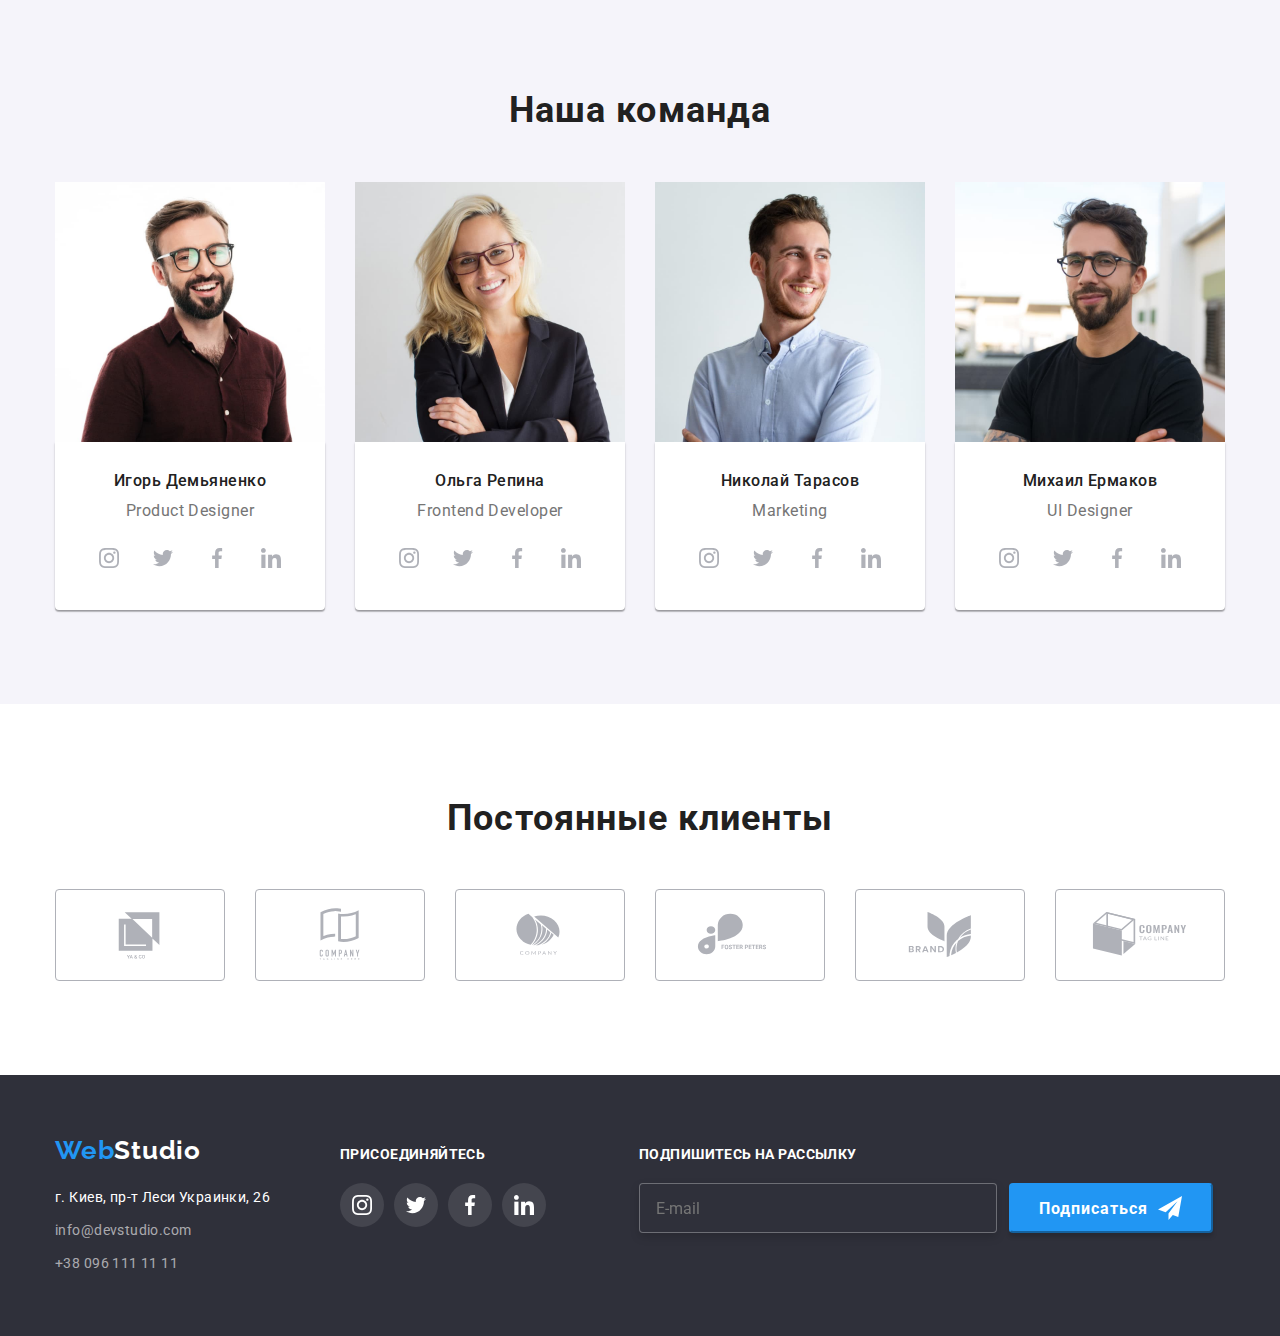
==== commit a11b4f93: "сделала заголовок и три поля для ввода" ====
--- a/index.html
+++ b/index.html
@@ -441,8 +441,14 @@
         <div class="subscribe-container">
           <b class="subscribe-title">Подпишитесь на рассылку</b>
           <form name="subscribe-form" class="subscribe-form">
-            <label for="mail" class="subscribe-lable">E-mail</label>
-            <input type="email" placeholder="E-mail" class="subscribe-email" />
+            <label class="subscribe-lable" for="email">E-mail</label>
+            <input
+              class="subscribe-email"
+              type="email"
+              name="email"
+              placeholder="E-mail"
+              id="email"
+            />
             <button type="submit" class="subscribe-btn">
               Подписаться
               <svg class="subscribe-icon" width="24" height="24">
@@ -456,13 +462,67 @@
 
     <!-- </footer> -->
     <!--Modal window-->
-    <div class="backdrop is-hidden" data-modal>
+    <!--вернуть is-hidden в div-->
+    <div class="backdrop" data-modal>
       <div class="modal">
         <button class="button border-svg">
           <svg class="close-modal" data-modal-close width="17" height="17">
             <use href="./images/icons.svg#icon-close-black-18dp-2-1"></use>
           </svg>
         </button>
+
+        <form class="conatct-form">
+          <b class="contact-form-title">Оставьте свои данные, мы вам перезвоним</b>
+          <label class="conatct-form-field">
+            <span class="conatct-form-field-description">Имя</span>
+            <div class="contact-form-input-wrapper">
+              <input class="conatct-form-input" type="text" name="user_name" minlength="2" />
+              <svg class="conatct-form-icon" wght="18" height="18">
+                <use href="./images/symbol-defs.svg#icon-person-black"></use>
+              </svg>
+            </div>
+          </label>
+          <label class="conatct-form-field">
+            <span class="conatct-form-field-description">Телефон</span>
+            <div class="contact-form-input-wrapper">
+              <input
+                class="conatct-form-input"
+                type="tel"
+                name="user_phone_number"
+                pattern="[0-9]{3}-[0-9]{3}-[0-9]{2}-[0-9]{2}"
+                title="xxx-xxx-xx-xx"
+              />
+              <svg class="conatct-form-icon" wght="18" height="18">
+                <use href="./images/symbol-defs.svg#icon-phone-black"></use>
+              </svg>
+            </div>
+          </label>
+          <label class="conatct-form-field">
+            <span class="conatct-form-field-description">Почта</span>
+            <div class="contact-form-input-wrapper">
+              <input class="conatct-form-input" type="email" name="user_email" />
+              <svg class="conatct-form-icon" wght="18" height="18">
+                <use href="./images/symbol-defs.svg#icon-email-black"></use>
+              </svg>
+            </div>
+          </label>
+          <label class="conatct-form-field">
+            <span class="conatct-form-field-description">Комментарий</span>
+
+            <textarea
+              class="conatct-form-comment"
+              name="user_comment"
+              placeholder="Введите текст"
+            ></textarea>
+          </label>
+          <input class="contact-form-checkbox" type="checkbox" name="user_policy" required />
+          <label class="contact-form-checkbox-lable" for=""
+            >Соглашаюсь с рассылкой и принимаю<a class="conatct-form-checkbox-link" href="#"
+              >Условия договора</a
+            >
+          </label>
+          <button class="contact-form-btn" type="submit">Отправить</button>
+        </form>
       </div>
     </div>
     <script src="./js/modal.js"></script>
--- a/css/styles.css
+++ b/css/styles.css
@@ -737,6 +737,10 @@
 transition: box-shadow 250ms cubic-bezier(0.4, 0, 0.2, 1);
 }
 
+.subscribe-email:hover, .subscribe-email:focus{
+  box-shadow: 0px 4px 4px rgba(0, 0, 0, 0.15);
+}
+
 .form .input::placeholder {
 
 margin-left: 14px;
@@ -773,8 +777,14 @@
 border-color: var(--accent-color);
 box-shadow: 0px 4px 4px rgba(0, 0, 0, 0.15);
 border-radius: 4px;
-transition: box-shadow 250ms cubic-bezier(0.4, 0, 0.2, 1);
-}
+transition: background-color 250ms cubic-bezier(0.4, 0, 0.2, 1), box-shadow 250ms cubic-bezier(0.4, 0, 0.2, 1);
+}
+
+.subscribe-btn:hover, .subscribe-btn:focus{
+    background: #188ce8;
+    box-shadow: 0px 4px 4px rgba(0, 0, 0, 0.15);
+}
+
 
 .subscribe-icon {
   width: 24px;
@@ -815,12 +825,11 @@
   display: flex;
   justify-content: end;
   position: absolute;
+  padding: 40px;
   left: 50%;
   top: 50%;
-  
   width: 528px;
   height: 581px;
-  
  background: #FFFFFF;
  box-shadow: 0px 1px 3px rgba(0, 0, 0, 0.12), 0px 1px 1px rgba(0, 0, 0, 0.14), 0px 2px 1px rgba(0, 0, 0, 0.2);
  border-radius: 4px;
@@ -829,17 +838,19 @@
 }
 
 .border-svg {
+  position: absolute;
+  top: 10px;
+  right: 10px;
   display: flex;
   justify-content: center;
   align-items:center;
-  margin-right: 8px;
-  margin-top: 8px;
   width: 30px;
   height: 30px;
   cursor: pointer;
   border : 1px solid rgba(0, 0, 0, 0.1);
   border-radius: 50%;
   background-color: var(--main-white);
+  padding: 0;
 }
 
 /* .close-modal {
@@ -851,7 +862,88 @@
  
 } */
 
-/* ======== Modal window ========*/
+/* ======== /Modal window ========*/
+
+
+
+
+/* ======== CONTACT FORM ========*/
+
+
+.conatct-form {
+  display: flex;
+  flex-direction: column;
+}
+
+.contact-form-title {
+  margin-bottom: 12px;
+  font-family: 'Roboto';
+  font-style: normal;
+  font-weight: 700;
+  font-size: 20px;
+  line-height: 1.2;
+  text-align: center;
+  letter-spacing: 0.03em;
+  color:#212121;;
+}
+
+.conatct-form-field {
+  margin-bottom: 10px;
+}
+
+.contact-form-input-wrapper {
+  position: relative;
+  margin-top: 4px;
+}
+
+.conatct-form-icon{
+  position: absolute;
+  top: 50%;
+  left: 12px;
+  transform: translateY(-50%);
+  width: 18px;
+  height: 18px;
+  transition: fill 250ms cubic-bezier(0.4, 0, 0.2, 1);
+  
+ 
+}
+
+.conatct-form-field-description {
+font-family: 'Roboto';
+font-style: normal;
+font-weight: 400;
+font-size: 12px;
+line-height: 1.2;
+letter-spacing: 0.01em;
+
+color: var(--accent-black);
+}
+
+.conatct-form-input{
+  
+  width: 100%;
+  height: 40px;
+  padding-left: 42px;
+  border: 1px solid rgba(33, 33, 33, 0.2);
+  border-radius: 4px;
+  transition: border-color 250ms cubic-bezier(0.4, 0, 0.2, 1);
+  
+
+}
+
+
+.conatct-form-input:focus {
+outline: none;
+border: 1px solid #2196F3;
+}
+
+.conatct-form-input:focus + .conatct-form-icon {
+  fill: var(--accent-color);
+}
+
+
+
+/* ======== /CONTACT FORM ========*/
 
 
 
@@ -988,15 +1080,10 @@
 }
 
 
-
-
-
 .link-shadow:hover .img-hover::before{
   opacity: 1;
   transform: translateY(0);
 }
-
-
 
 .content-hover {
   position: absolute;
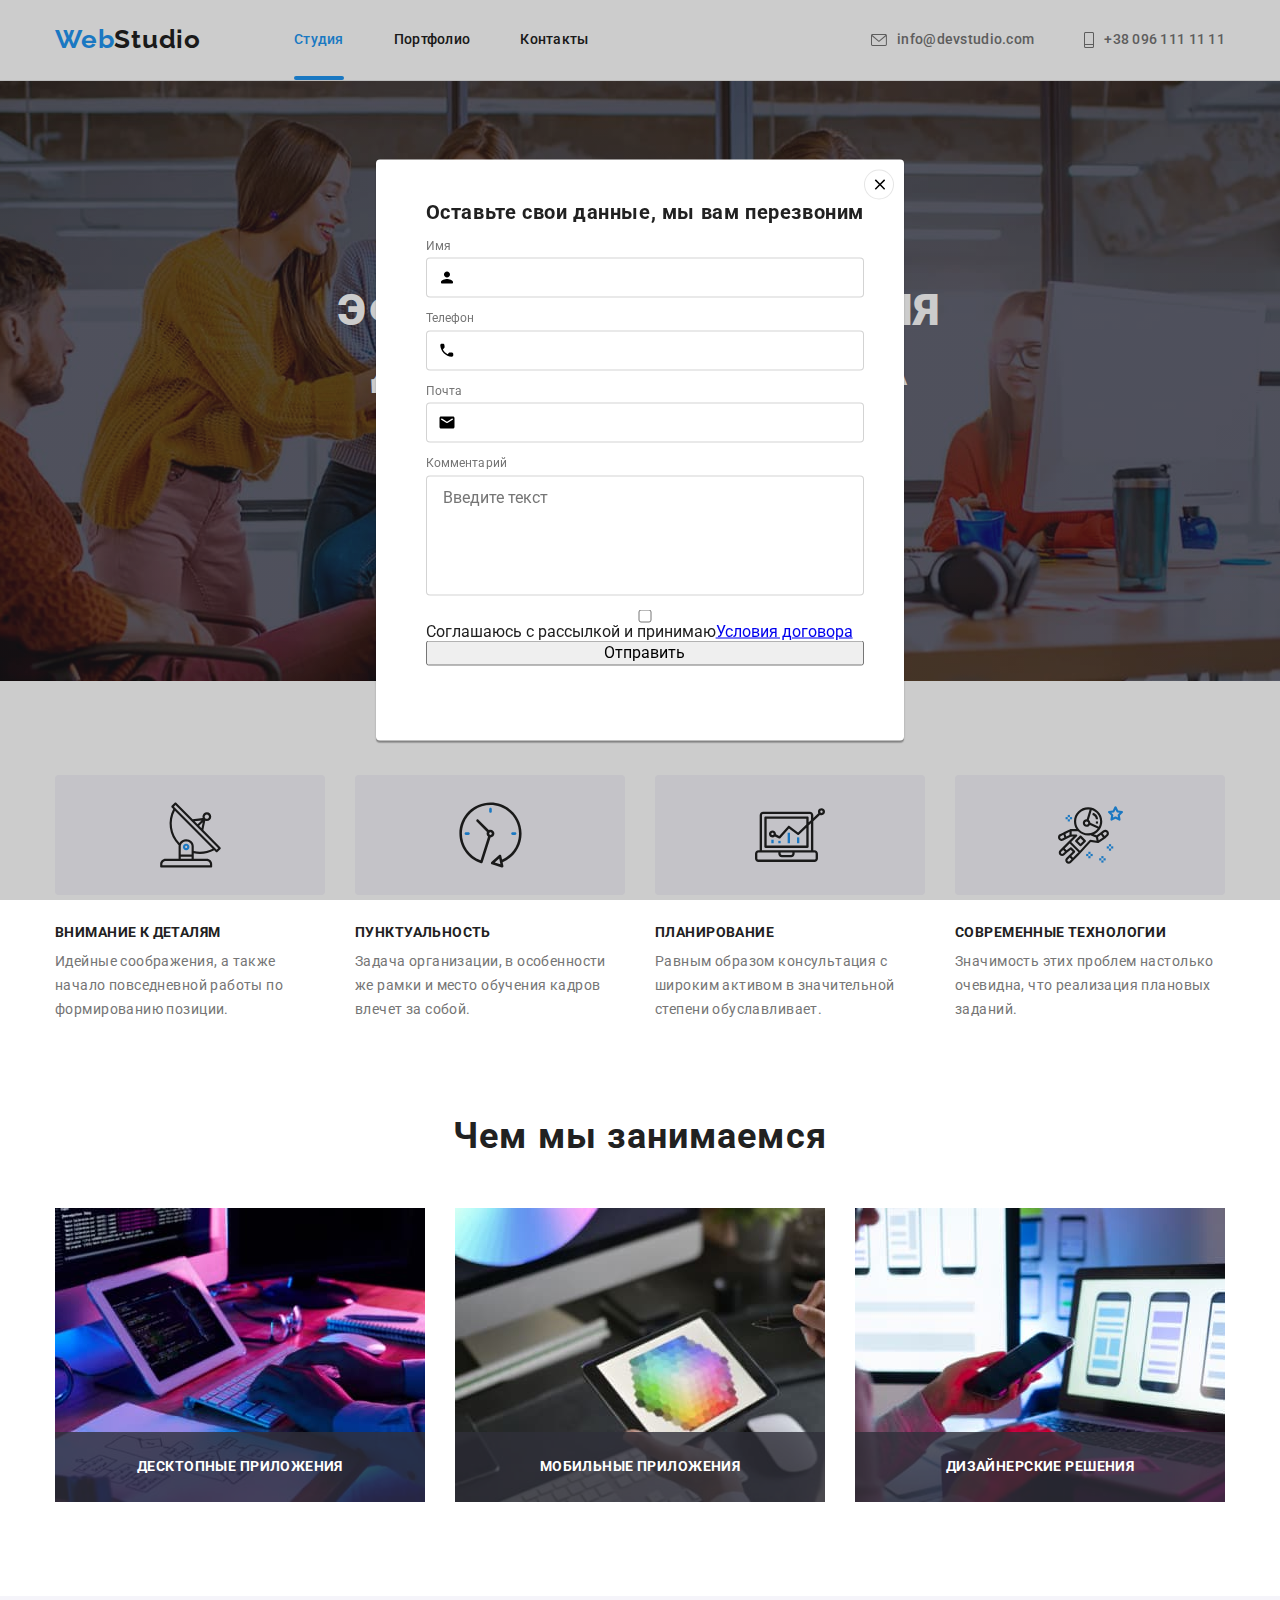
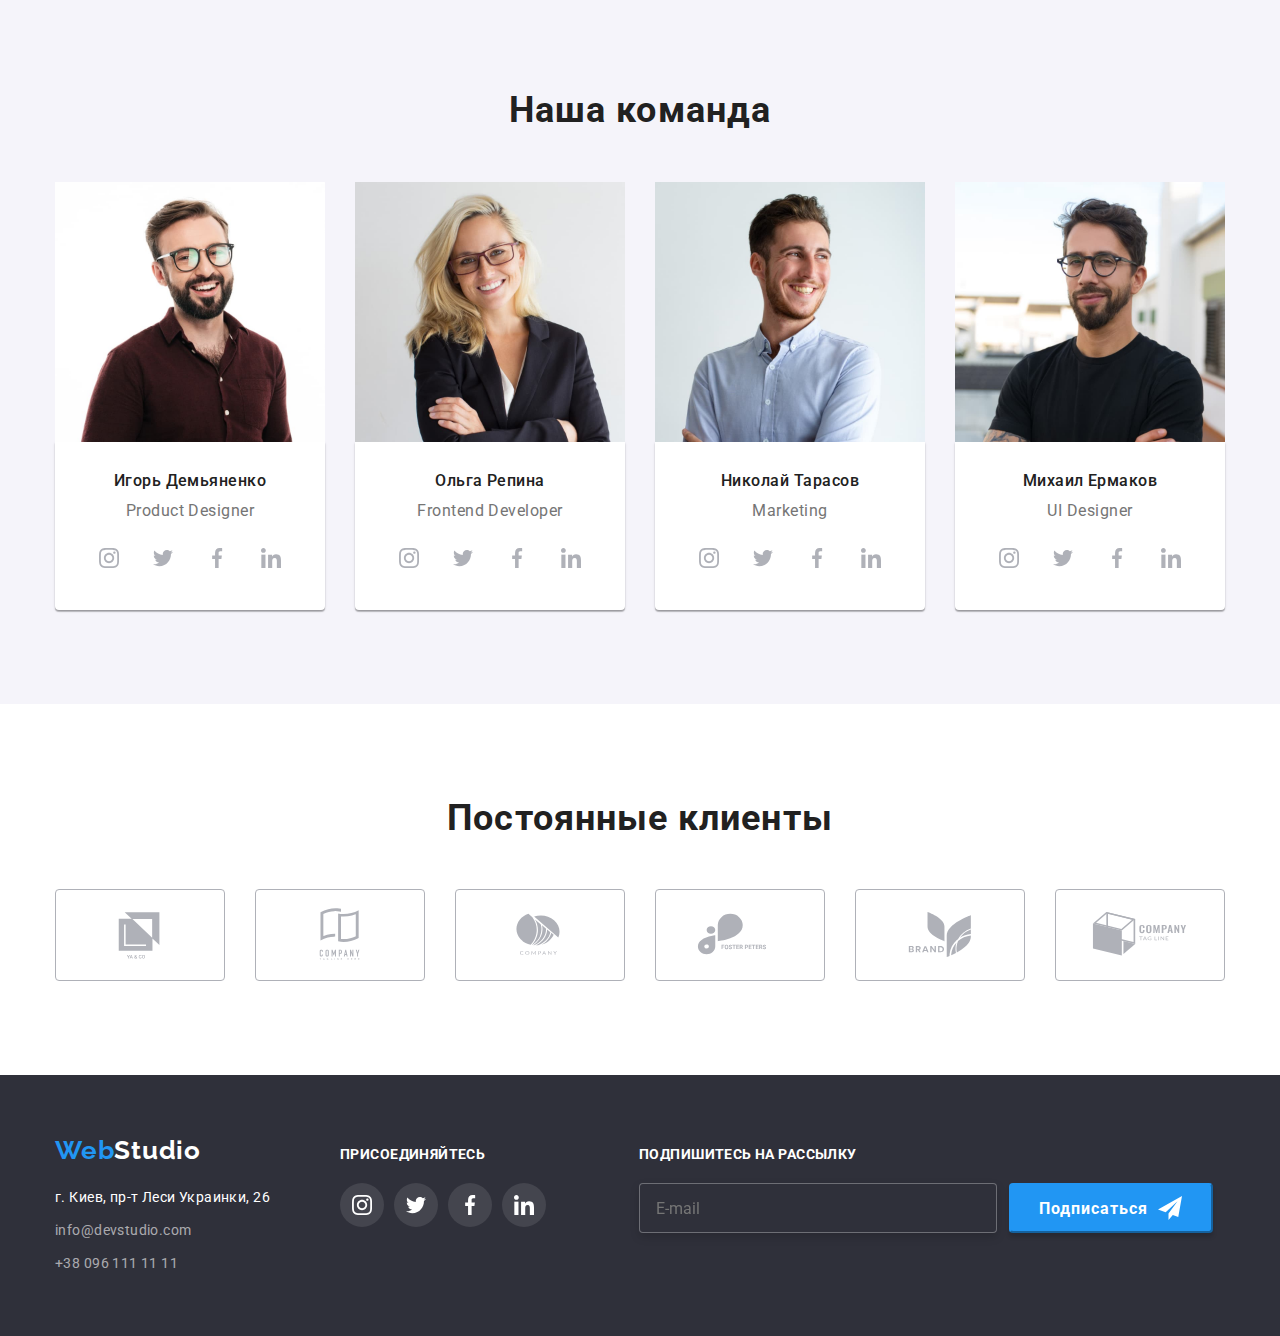
==== commit 287a13d9: "стилизовала textarea" ====
--- a/index.html
+++ b/index.html
@@ -478,7 +478,7 @@
             <div class="contact-form-input-wrapper">
               <input class="conatct-form-input" type="text" name="user_name" minlength="2" />
               <svg class="conatct-form-icon" wght="18" height="18">
-                <use href="./images/symbol-defs.svg#icon-person-black"></use>
+                <use href="./images/icons.svg#icon-person-black"></use>
               </svg>
             </div>
           </label>
@@ -493,7 +493,7 @@
                 title="xxx-xxx-xx-xx"
               />
               <svg class="conatct-form-icon" wght="18" height="18">
-                <use href="./images/symbol-defs.svg#icon-phone-black"></use>
+                <use href="./images/icons.svg#icon-phone-black"></use>
               </svg>
             </div>
           </label>
@@ -502,7 +502,7 @@
             <div class="contact-form-input-wrapper">
               <input class="conatct-form-input" type="email" name="user_email" />
               <svg class="conatct-form-icon" wght="18" height="18">
-                <use href="./images/symbol-defs.svg#icon-email-black"></use>
+                <use href="./images/icons.svg#icon-email-black"></use>
               </svg>
             </div>
           </label>
--- a/css/styles.css
+++ b/css/styles.css
@@ -941,6 +941,24 @@
   fill: var(--accent-color);
 }
 
+.conatct-form-comment{
+  margin-top: 4px;
+  resize: none;
+  width: 100%;
+  height: 120px;
+  border: 1px solid rgba(33, 33, 33, 0.2);
+  border-radius: 4px;
+  padding: 12px 16px;
+  transition: border-color 250ms cubic-bezier(0.4, 0, 0.2, 1);
+ 
+}
+
+.conatct-form-comment:focus {
+  outline: none;
+  border: 1px solid #2196F3;
+  }
+  
+
 
 
 /* ======== /CONTACT FORM ========*/
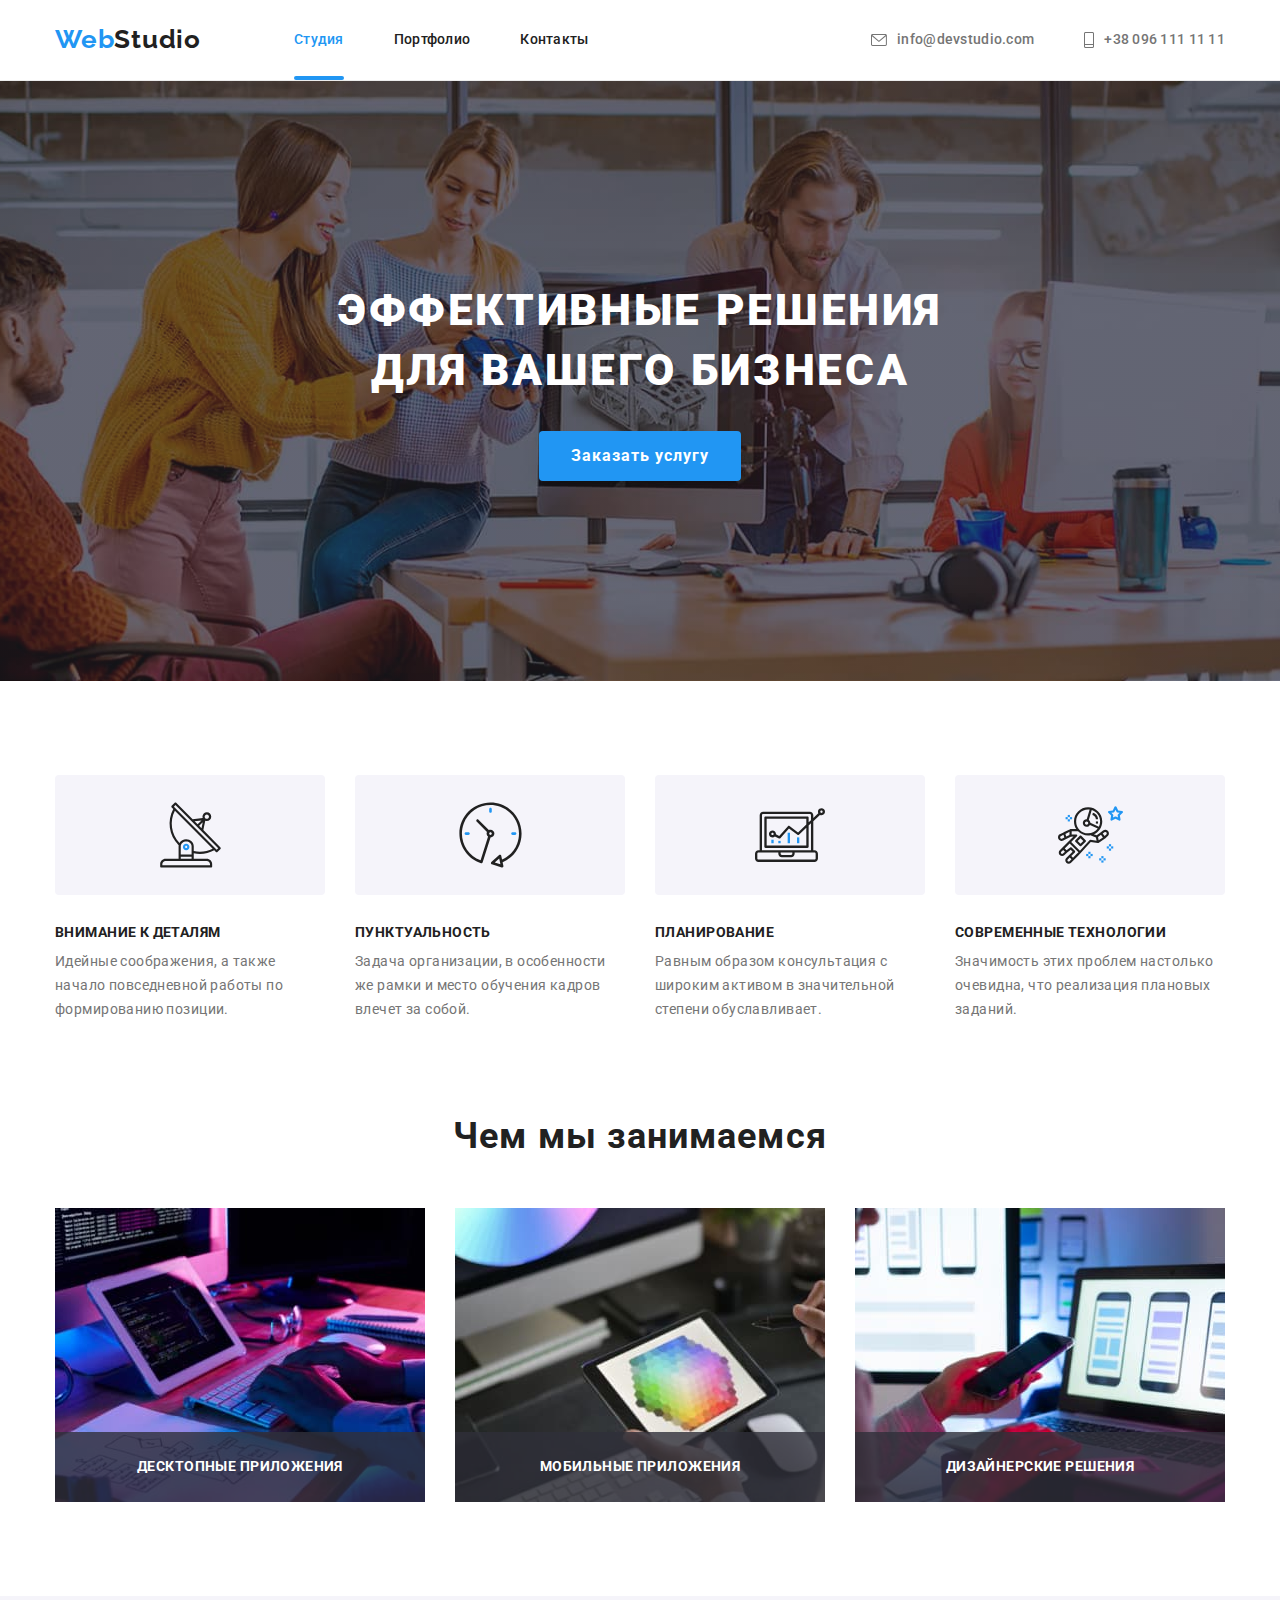
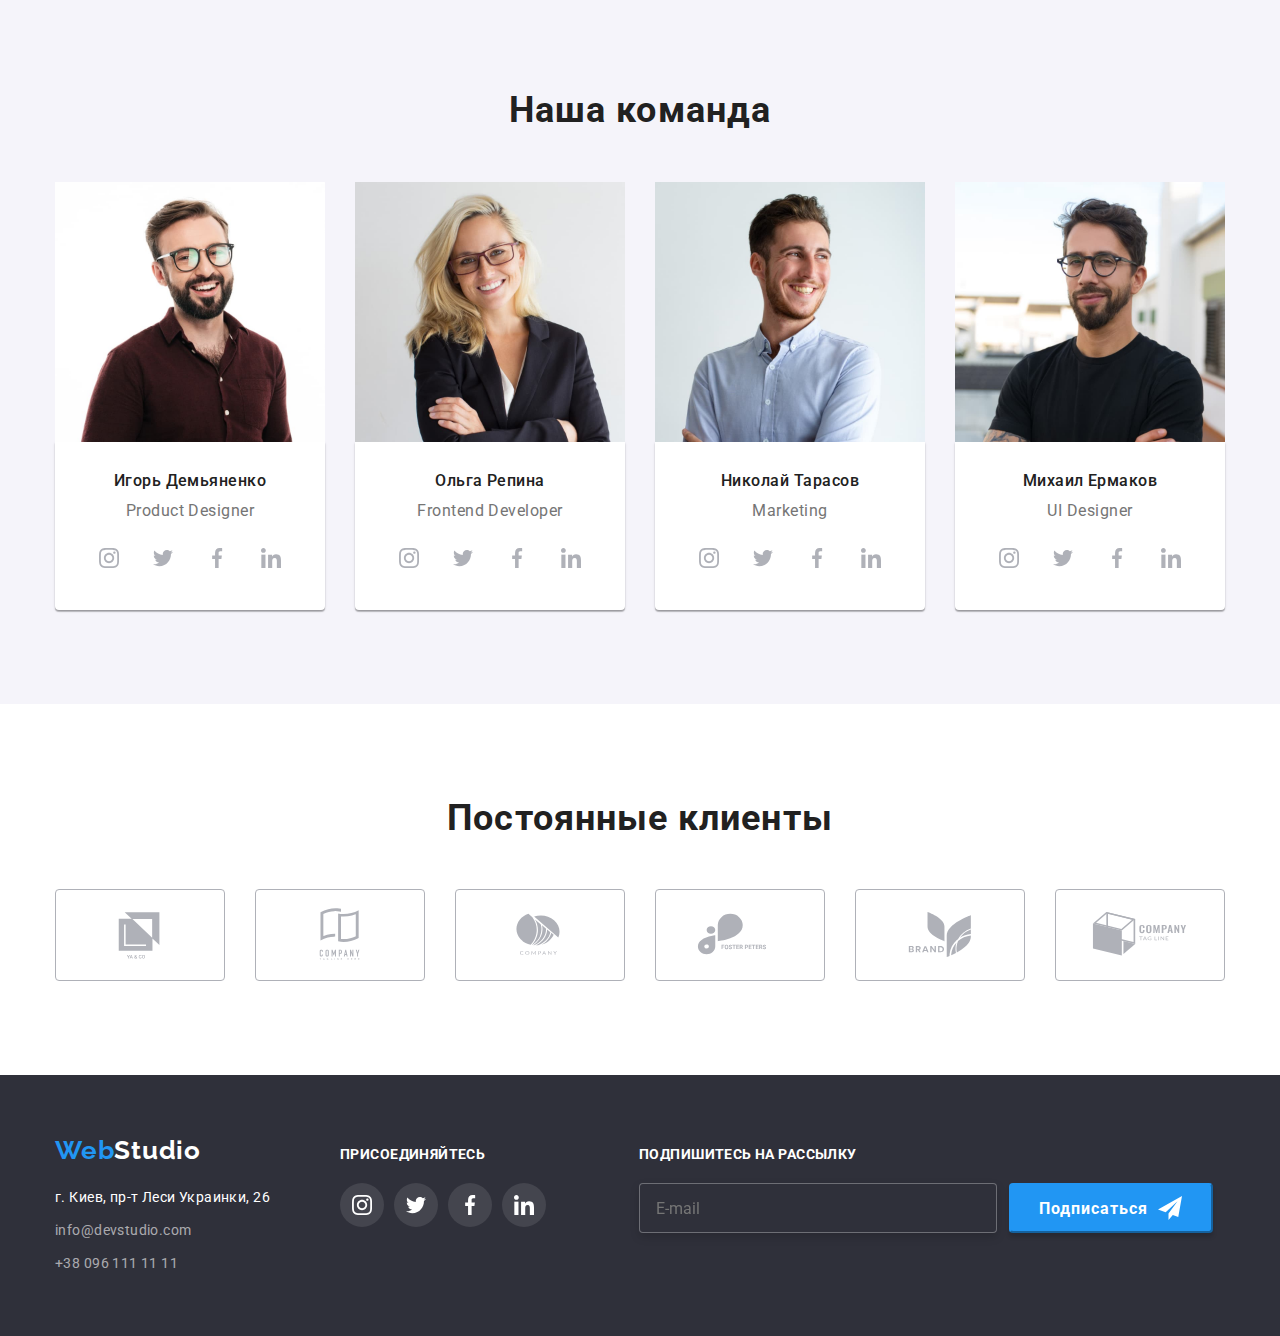
==== commit f9f01a4a: "добавила стили на чекбокс и кнопку" ====
--- a/index.html
+++ b/index.html
@@ -463,61 +463,67 @@
     <!-- </footer> -->
     <!--Modal window-->
     <!--вернуть is-hidden в div-->
-    <div class="backdrop" data-modal>
+    <div class="backdrop is-hidden" data-modal>
       <div class="modal">
-        <button class="button border-svg">
+        <button type="button" class="button modal-close-btn" data-modal-close>
           <svg class="close-modal" data-modal-close width="17" height="17">
             <use href="./images/icons.svg#icon-close-black-18dp-2-1"></use>
           </svg>
         </button>
 
-        <form class="conatct-form">
+        <form class="contact-form">
           <b class="contact-form-title">Оставьте свои данные, мы вам перезвоним</b>
-          <label class="conatct-form-field">
-            <span class="conatct-form-field-description">Имя</span>
+          <label class="contact-form-field">
+            <span class="contact-form-field-description">Имя</span>
             <div class="contact-form-input-wrapper">
-              <input class="conatct-form-input" type="text" name="user_name" minlength="2" />
-              <svg class="conatct-form-icon" wght="18" height="18">
+              <input class="contact-form-input" type="text" name="user_name" minlength="2" />
+              <svg class="contact-form-icon" wght="18" height="18">
                 <use href="./images/icons.svg#icon-person-black"></use>
               </svg>
             </div>
           </label>
-          <label class="conatct-form-field">
-            <span class="conatct-form-field-description">Телефон</span>
+          <label class="contact-form-field">
+            <span class="contact-form-field-description">Телефон</span>
             <div class="contact-form-input-wrapper">
               <input
-                class="conatct-form-input"
+                class="contact-form-input"
                 type="tel"
                 name="user_phone_number"
                 pattern="[0-9]{3}-[0-9]{3}-[0-9]{2}-[0-9]{2}"
                 title="xxx-xxx-xx-xx"
               />
-              <svg class="conatct-form-icon" wght="18" height="18">
+              <svg class="contact-form-icon" wght="18" height="18">
                 <use href="./images/icons.svg#icon-phone-black"></use>
               </svg>
             </div>
           </label>
-          <label class="conatct-form-field">
-            <span class="conatct-form-field-description">Почта</span>
+          <label class="contact-form-field">
+            <span class="contact-form-field-description">Почта</span>
             <div class="contact-form-input-wrapper">
-              <input class="conatct-form-input" type="email" name="user_email" />
-              <svg class="conatct-form-icon" wght="18" height="18">
+              <input class="contact-form-input" type="email" name="user_email" />
+              <svg class="contact-form-icon" wght="18" height="18">
                 <use href="./images/icons.svg#icon-email-black"></use>
               </svg>
             </div>
           </label>
-          <label class="conatct-form-field">
-            <span class="conatct-form-field-description">Комментарий</span>
+          <label class="conatact-form-field">
+            <span class="conatact-form-field-description">Комментарий</span>
 
             <textarea
-              class="conatct-form-comment"
+              class="contact-form-comment"
               name="user_comment"
               placeholder="Введите текст"
             ></textarea>
           </label>
-          <input class="contact-form-checkbox" type="checkbox" name="user_policy" required />
-          <label class="contact-form-checkbox-lable" for=""
-            >Соглашаюсь с рассылкой и принимаю<a class="conatct-form-checkbox-link" href="#"
+          <input
+            class="contact-form-checkbox visually-hidden"
+            type="checkbox"
+            id="checkbox-policy"
+            name="user_policy"
+            required
+          />
+          <label class="contact-form-checkbox-lable" for="checkbox-policy"
+            >Соглашаюсь с рассылкой и принимаю&nbsp;<a class="conatct-form-checkbox-link" href="#"
               >Условия договора</a
             >
           </label>
--- a/css/styles.css
+++ b/css/styles.css
@@ -837,7 +837,7 @@
  transition: transform 250ms cubic-bezier(0.4, 0, 0.2, 1);
 }
 
-.border-svg {
+.modal-close-btn{
   position: absolute;
   top: 10px;
   right: 10px;
@@ -852,15 +852,13 @@
   background-color: var(--main-white);
   padding: 0;
 }
-
-/* .close-modal {
-  margin-right: 8px;
-  margin-top: 8px;
-    
-  border : 1px solid rgba(0, 0, 0, 0.1);
-  border-radius: 50%;
- 
-} */
+.modal-close-btn:hover .close-modal, .modal-close-btn:focus .close-modal {
+  fill: var(--accent-color);
+}
+
+.close-modal {
+ transition: fill 250ms cubic-bezier(0.4, 0, 0.2, 1);;
+}
 
 /* ======== /Modal window ========*/
 
@@ -869,8 +867,20 @@
 
 /* ======== CONTACT FORM ========*/
 
-
-.conatct-form {
+.visually-hidden {
+  position: absolute;
+  width: 1px;
+  height: 1px;
+  margin: -1px;
+  border: 0;
+  padding: 0;
+  white-space: nowrap;
+  clip-path: inset(100%);
+  clip: rect(0 0 0 0);
+  overflow: hidden;
+}
+
+.contact-form {
   display: flex;
   flex-direction: column;
 }
@@ -887,7 +897,7 @@
   color:#212121;;
 }
 
-.conatct-form-field {
+.contact-form-field {
   margin-bottom: 10px;
 }
 
@@ -896,7 +906,7 @@
   margin-top: 4px;
 }
 
-.conatct-form-icon{
+.contact-form-icon{
   position: absolute;
   top: 50%;
   left: 12px;
@@ -908,7 +918,7 @@
  
 }
 
-.conatct-form-field-description {
+.contact-form-field-description {
 font-family: 'Roboto';
 font-style: normal;
 font-weight: 400;
@@ -919,7 +929,7 @@
 color: var(--accent-black);
 }
 
-.conatct-form-input{
+.contact-form-input{
   
   width: 100%;
   height: 40px;
@@ -932,16 +942,17 @@
 }
 
 
-.conatct-form-input:focus {
+.contact-form-input:focus {
 outline: none;
 border: 1px solid #2196F3;
 }
 
-.conatct-form-input:focus + .conatct-form-icon {
+.contact-form-input:hover + .contact-form-icon,
+.contact-form-input:focus + .contact-form-icon {
   fill: var(--accent-color);
 }
 
-.conatct-form-comment{
+.contact-form-comment{
   margin-top: 4px;
   resize: none;
   width: 100%;
@@ -953,9 +964,80 @@
  
 }
 
-.conatct-form-comment:focus {
+.contact-form-comment:focus {
   outline: none;
   border: 1px solid #2196F3;
+  }
+
+  .contact-form-checkbox-lable {
+  display: flex;
+  align-items:center; 
+  font-family: 'Roboto';
+font-style: normal;
+font-weight: 400;
+font-size: 14px;
+line-height: 1.8;
+letter-spacing: 0.03em;
+color: #757575;
+margin-bottom: 30px;
+
+  }
+
+  .contact-form-checkbox-lable::before {
+    display: block;
+    margin-right: 7px;
+    width: 16px;
+    height: 15px;
+    content: '';
+    cursor: pointer;
+border-radius: 2px;
+border: 1px solid #212121;
+transition: border-color 250ms cubic-bezier(0.4, 0, 0.2, 1);
+  }
+
+  .contact-form-checkbox:checked + .contact-form-checkbox-lable::before {
+    background-color: var(--accent-color);
+    background-image: url("../images/icons/icon-check.svg");
+    background-size:contain;
+    background-position: center;
+    /* background-origin: border-box; */
+    border: 1px solid var(--accent-color);
+    
+  }
+
+  .contact-form-checkbox:focus + .contact-form-checkbox-lable::before {
+    border: 1px solid var(--accent-color);
+  }
+  
+  .conatct-form-checkbox-link {
+    color: var(--accent-color);
+    font-size: inherit;
+  }
+
+  .contact-form-btn{
+  align-self: center;
+  padding: 10px 32px;
+  border-radius: 4px;
+  min-width: 200px;
+  font-weight: 700;
+  font-size: 16px;
+  line-height: 1.87;
+  text-align: center;
+  letter-spacing: 0.06em;
+  cursor: pointer;
+  background: var(--accent-color);
+  color: var(--main-white);
+  box-shadow: 0px 4px 4px rgba(0, 0, 0, 0.15);
+  border: var(--accent-color);
+  transition: background-color 250ms cubic-bezier(0.4, 0, 0.2, 1), box-shadow 250ms cubic-bezier(0.4, 0, 0.2, 1);
+
+  }
+
+  .contact-form-btn:hover,
+  .contact-form-btn:focus {
+    background: #188ce8;
+    box-shadow: 0px 4px 4px rgba(0, 0, 0, 0.15);
+    
   }
   
 
